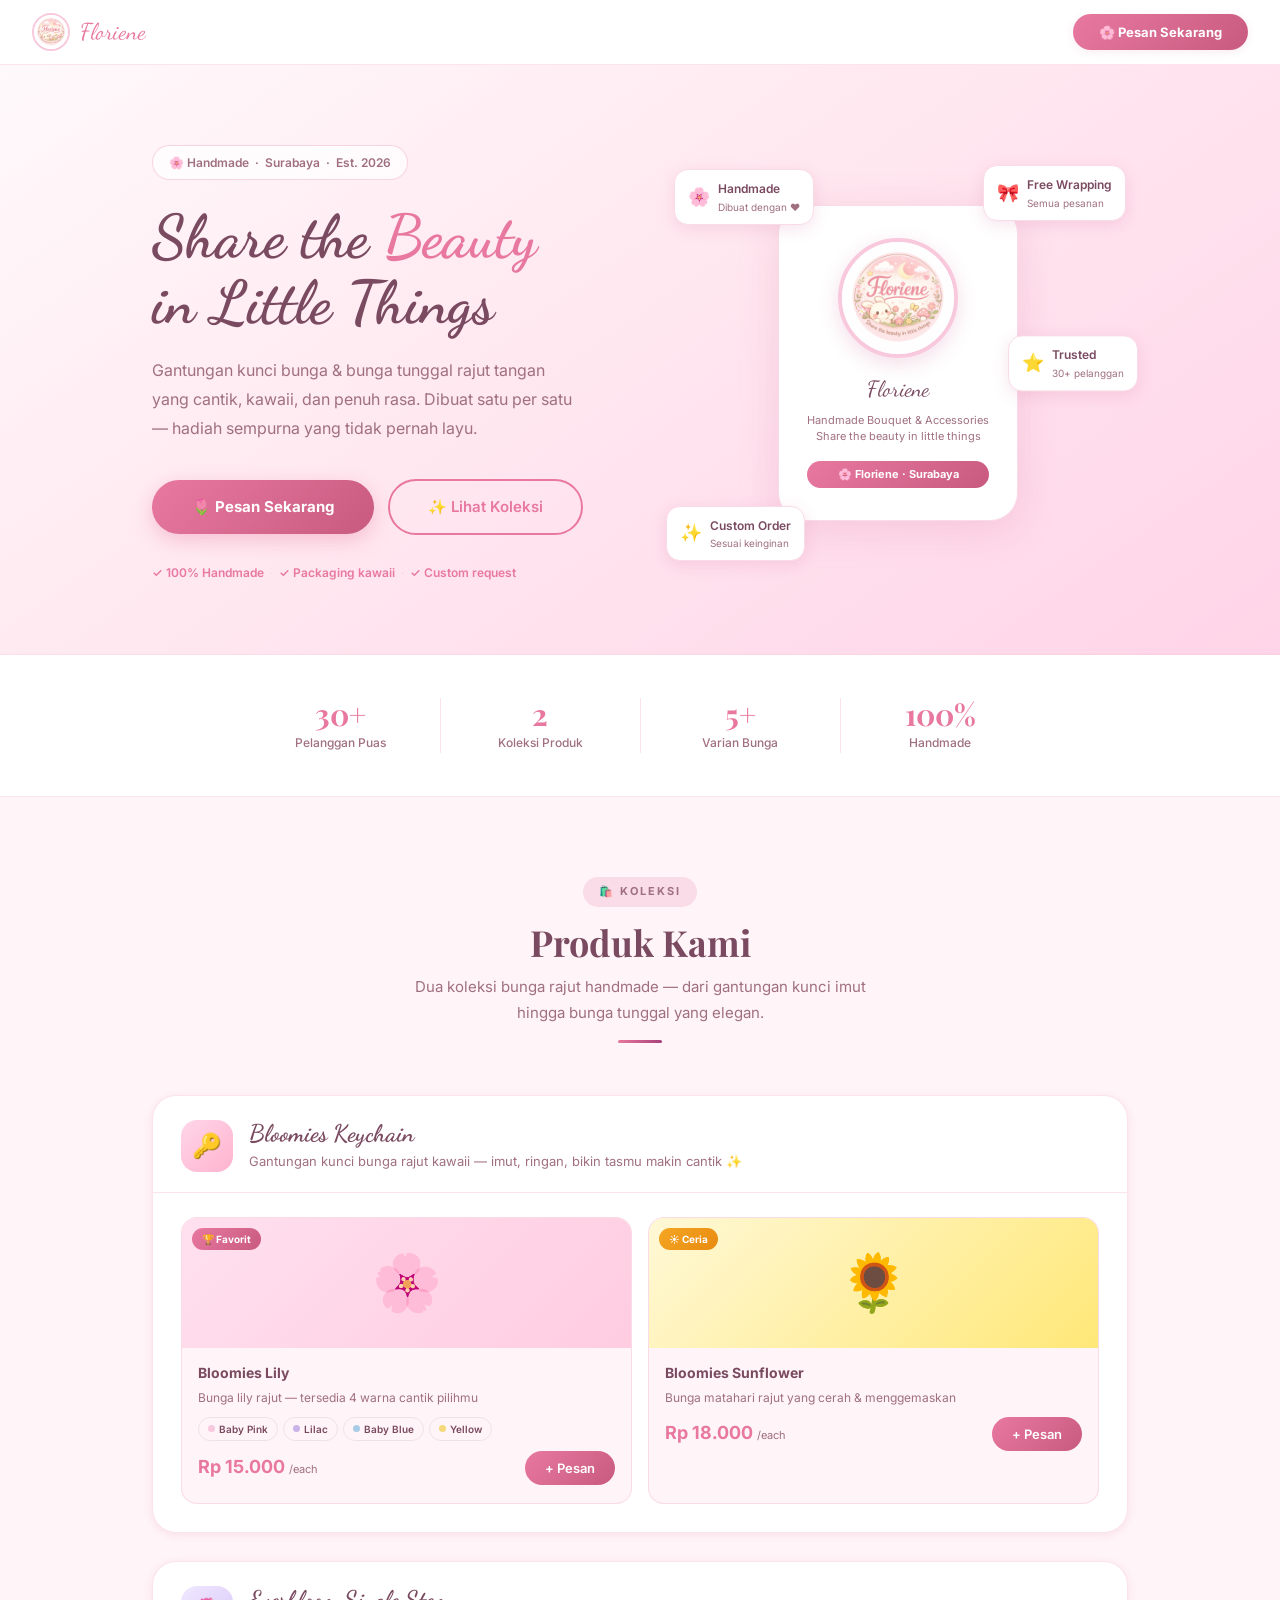
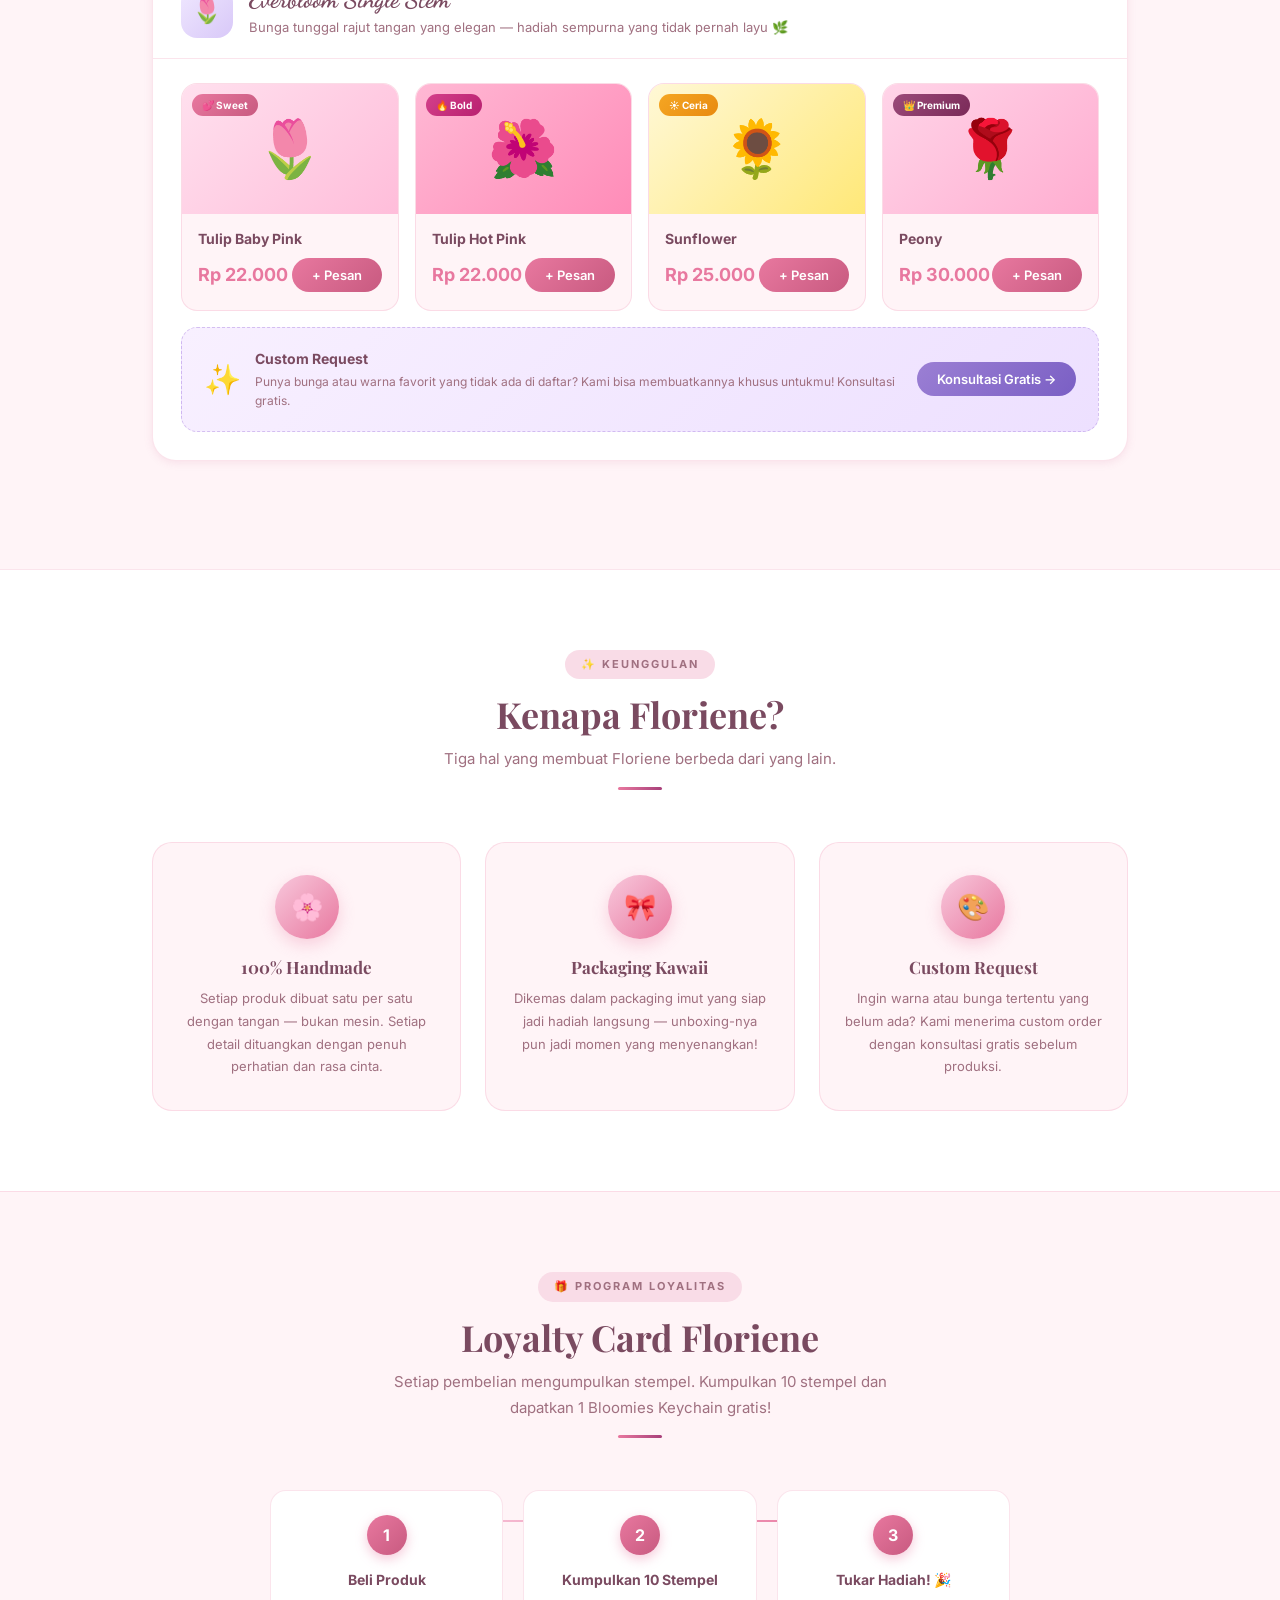
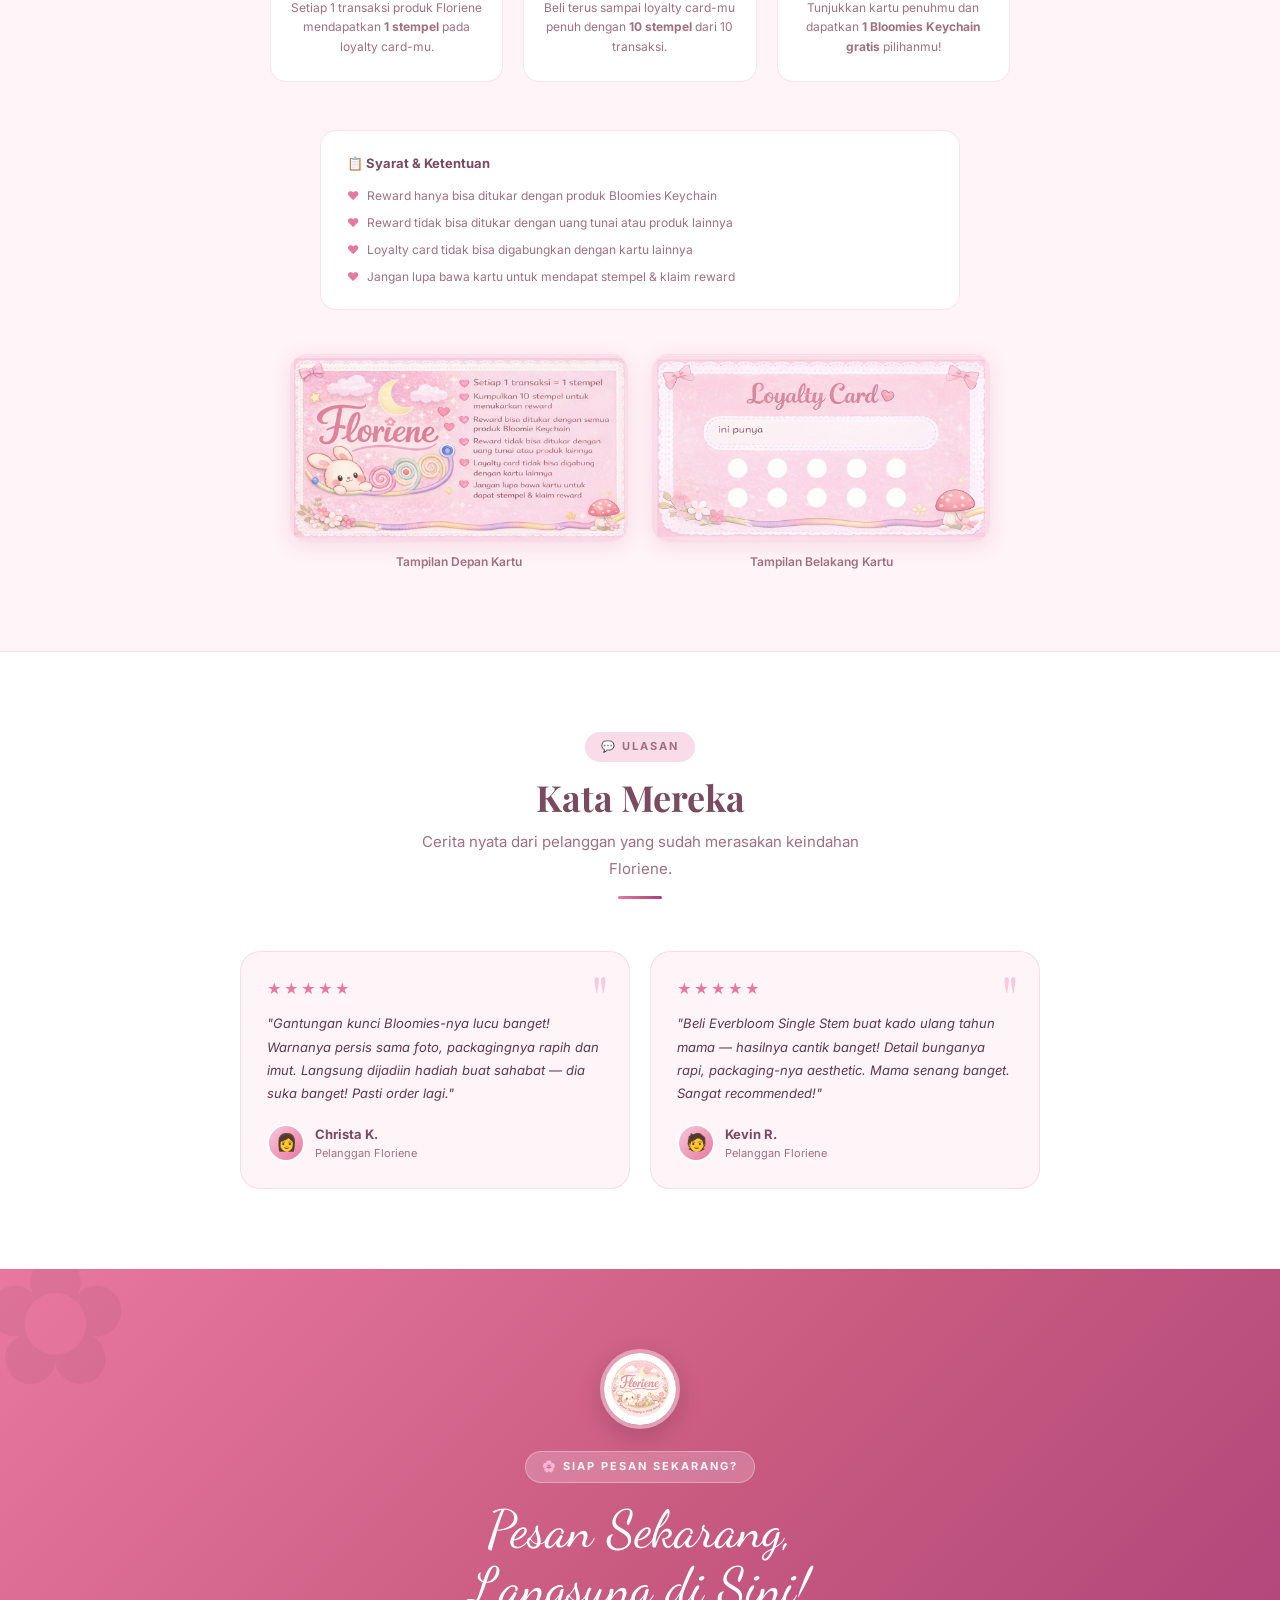
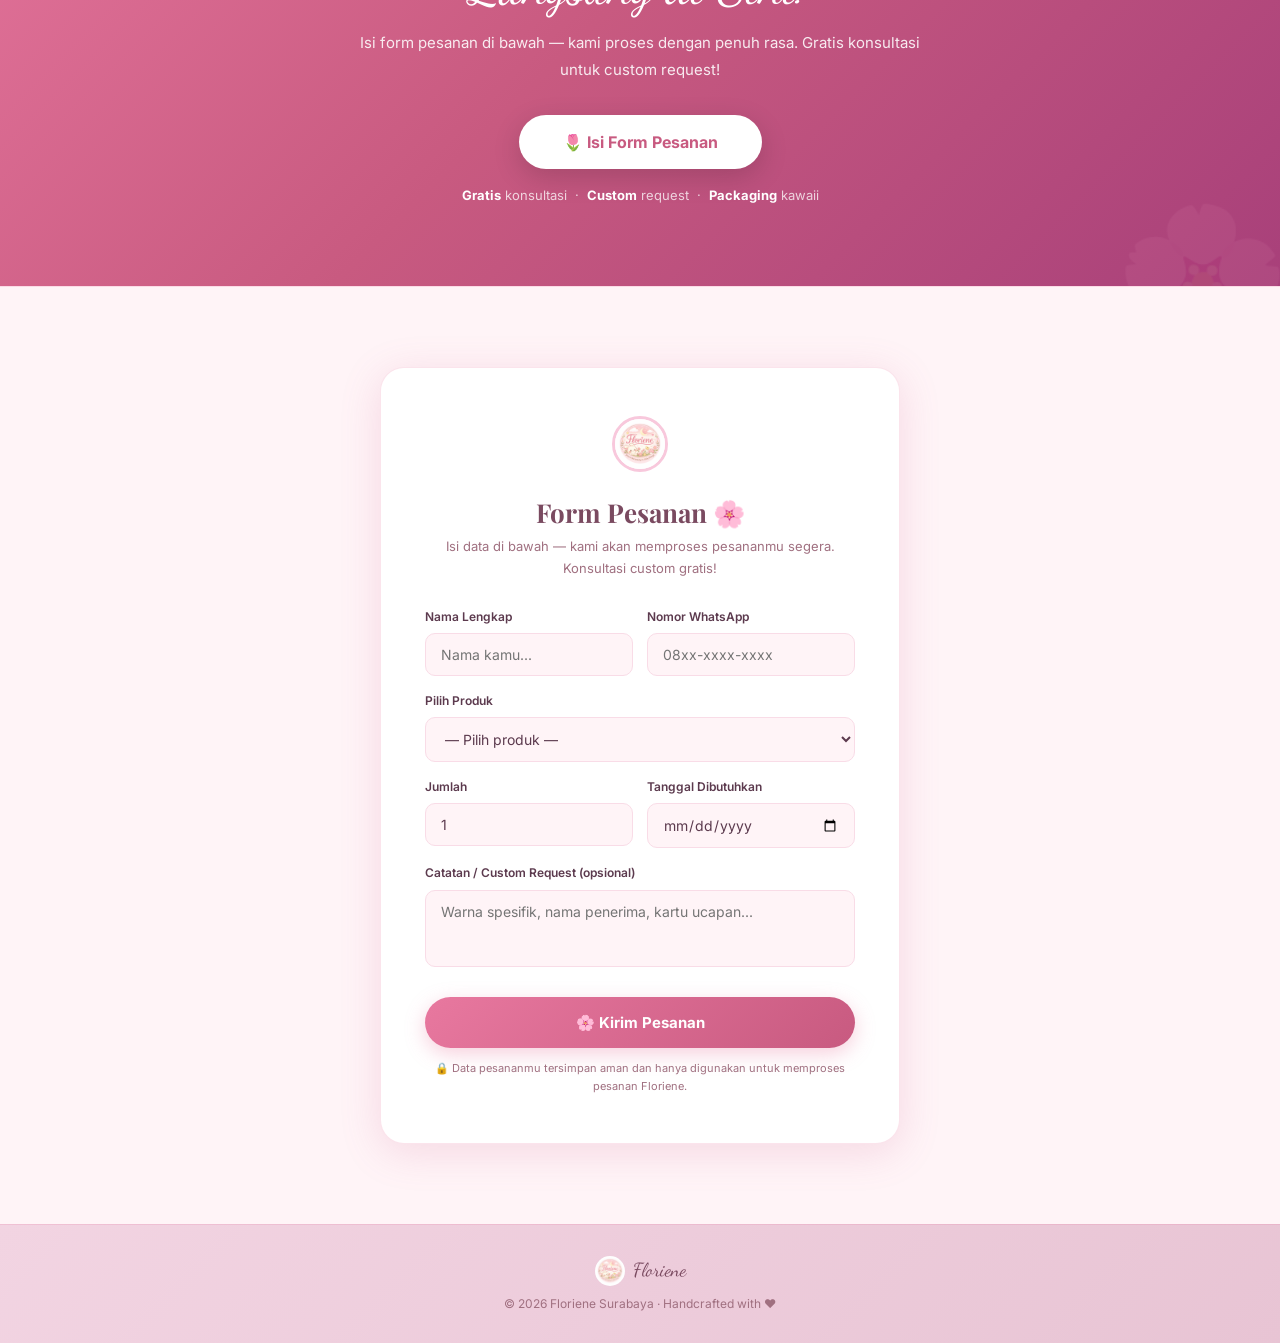
==== floriene_lp.html @ b6a23b87 "Add files via upload" ====
<!DOCTYPE html>
<html lang="id">
<head>
  <meta charset="UTF-8">
  <meta name="viewport" content="width=device-width, initial-scale=1.0">
  <title>Floriene – Bunga Rajut Handmade Surabaya 🌸</title>
  <meta name="description" content="Floriene – gantungan kunci bunga & bunga tunggal handmade dari Surabaya. Cantik, kawaii, dan penuh rasa. Pesan sekarang!">
  <link rel="preconnect" href="https://fonts.googleapis.com">
  <link href="https://fonts.googleapis.com/css2?family=Playfair+Display:ital,wght@0,400;0,600;0,700;1,400&family=Inter:wght@300;400;500;600;700&family=Dancing+Script:wght@600;700&display=swap" rel="stylesheet">

  <style>
    /* ═══════════════════════════
       RESET & BASE
    ═══════════════════════════ */
    *, *::before, *::after { margin: 0; padding: 0; box-sizing: border-box; }
    :root {
      --pink:       #E8789F;
      --pink-dark:  #C85A80;
      --pink-deep:  #A8407A;
      --pink-bg:    #FFF4F7;
      --pink-soft:  #FFE8F0;
      --pink-mid:   #F9DCE7;
      --pink-base:  #F8C8DC;
      --dark:       #7A4A60;
      --text:       #5C3A4E;
      --muted:      #A07080;
      --border:     rgba(232,120,159,0.2);
      --white:      #ffffff;
      --shadow-sm:  0 2px 8px rgba(200,90,140,0.12);
      --shadow-md:  0 4px 20px rgba(200,90,140,0.16);
      --shadow-lg:  0 8px 40px rgba(200,90,140,0.18);
    }
    html { scroll-behavior: smooth; }
    body {
      font-family: 'Inter', sans-serif;
      background: var(--white);
      color: var(--text);
      line-height: 1.6;
      overflow-x: hidden;
    }
    img { max-width: 100%; display: block; }

    /* ═══════════════════════════
       TIPOGRAFI & UTILITY
    ═══════════════════════════ */
    h1, h2, h3 { font-family: 'Playfair Display', serif; color: var(--dark); line-height: 1.2; }
    .container { max-width: 1040px; margin: 0 auto; padding: 0 32px; }

    .section-label {
      display: inline-block;
      background: var(--pink-mid);
      color: var(--muted);
      font-size: 11px;
      font-weight: 700;
      letter-spacing: 2px;
      text-transform: uppercase;
      padding: 6px 16px;
      border-radius: 50px;
      margin-bottom: 14px;
    }
    .section-title { font-size: 36px; margin-bottom: 10px; }
    .section-sub { font-size: 15px; color: var(--muted); line-height: 1.75; max-width: 500px; }
    .section-head-center { text-align: center; margin-bottom: 52px; }
    .section-head-center .section-sub { margin: 0 auto; }
    .pink-line {
      width: 44px; height: 3px;
      background: linear-gradient(90deg, var(--pink), var(--pink-deep));
      border-radius: 2px;
      margin: 14px auto 0;
    }
    .btn-primary {
      display: inline-block;
      background: linear-gradient(135deg, var(--pink), var(--pink-dark));
      color: var(--white);
      text-decoration: none;
      padding: 15px 40px;
      border-radius: 50px;
      font-size: 15px;
      font-weight: 700;
      border: none;
      cursor: pointer;
      font-family: 'Inter', sans-serif;
      box-shadow: 0 6px 20px rgba(232,120,159,0.38);
      transition: background 0.25s, box-shadow 0.25s, transform 0.15s;
    }
    .btn-primary:hover {
      background: linear-gradient(135deg, var(--pink-dark), var(--pink-deep));
      box-shadow: 0 8px 28px rgba(200,90,140,0.5);
      transform: translateY(-1px);
    }
    .btn-outline {
      display: inline-block;
      background: transparent;
      color: var(--pink);
      text-decoration: none;
      padding: 14px 38px;
      border-radius: 50px;
      font-size: 15px;
      font-weight: 600;
      border: 2px solid var(--pink);
      cursor: pointer;
      font-family: 'Inter', sans-serif;
      transition: background 0.2s, color 0.2s, transform 0.15s;
    }
    .btn-outline:hover { background: var(--pink); color: white; transform: translateY(-1px); }
    .btn-sm {
      display: inline-block;
      background: linear-gradient(135deg, var(--pink), var(--pink-dark));
      color: white;
      border: none;
      padding: 9px 20px;
      border-radius: 50px;
      font-size: 13px;
      font-weight: 600;
      cursor: pointer;
      font-family: 'Inter', sans-serif;
      transition: opacity 0.2s, transform 0.15s;
    }
    .btn-sm:hover { opacity: 0.88; transform: translateY(-1px); }

    /* ═══════════════════════════
       1. TOPBAR — logo only
    ═══════════════════════════ */
    .topbar {
      position: sticky; top: 0; z-index: 100;
      background: rgba(255,255,255,0.95);
      backdrop-filter: blur(16px);
      border-bottom: 1px solid var(--border);
      padding: 13px 32px;
      display: flex;
      align-items: center;
      justify-content: space-between;
    }
    .topbar-logo {
      display: flex; align-items: center; gap: 10px; text-decoration: none;
    }
    .topbar-logo img {
      width: 38px; height: 38px;
      border-radius: 50%; object-fit: cover;
      border: 2px solid var(--pink-base);
    }
    .topbar-brand {
      font-family: 'Dancing Script', cursive;
      font-size: 23px; color: var(--pink);
    }
    .topbar-cta {
      background: linear-gradient(135deg, var(--pink), var(--pink-dark));
      color: white;
      border: none;
      padding: 10px 26px;
      border-radius: 50px;
      font-size: 13px;
      font-weight: 700;
      cursor: pointer;
      font-family: 'Inter', sans-serif;
      box-shadow: var(--shadow-sm);
      transition: opacity 0.2s, transform 0.15s;
    }
    .topbar-cta:hover { opacity: 0.88; transform: translateY(-1px); }

    /* ═══════════════════════════
       2. HERO — 2 kolom
    ═══════════════════════════ */
    .hero {
      background: linear-gradient(145deg, #FFF9FB 0%, #FFE8F0 45%, #FFD4E8 100%);
      padding: 80px 0 72px;
      border-bottom: 1px solid var(--border);
      overflow: hidden;
    }
    .hero-inner {
      display: grid;
      grid-template-columns: 1fr 1fr;
      align-items: center;
      gap: 56px;
    }

    /* Teks kiri */
    .hero-eyebrow {
      display: inline-flex;
      align-items: center;
      gap: 6px;
      background: rgba(255,255,255,0.75);
      border: 1px solid rgba(232,120,159,0.3);
      backdrop-filter: blur(8px);
      border-radius: 50px;
      padding: 7px 16px;
      font-size: 12px;
      font-weight: 600;
      color: var(--muted);
      margin-bottom: 24px;
    }
    .hero-h1 {
      font-family: 'Dancing Script', cursive;
      font-size: 60px;
      color: var(--dark);
      line-height: 1.1;
      margin-bottom: 20px;
    }
    .hero-h1 em { color: var(--pink); font-style: normal; }
    .hero-vp {
      font-size: 16px;
      color: var(--muted);
      line-height: 1.8;
      margin-bottom: 36px;
      max-width: 420px;
    }
    .hero-cta-group {
      display: flex; align-items: center; gap: 14px; flex-wrap: wrap;
      margin-bottom: 28px;
    }
    .hero-trust {
      display: flex; align-items: center; gap: 6px;
      font-size: 12px; color: var(--muted);
      flex-wrap: wrap;
    }
    .trust-check {
      display: inline-flex; align-items: center; gap: 4px;
      color: var(--pink); font-weight: 600;
    }
    .trust-dot { color: var(--border); }

    /* Visual kanan */
    .hero-visual {
      display: flex; justify-content: center; align-items: center;
      position: relative;
    }
    /* Card utama berisi logo */
    .hero-card {
      background: white;
      border-radius: 28px;
      padding: 32px 28px;
      box-shadow: var(--shadow-lg);
      border: 1px solid var(--pink-mid);
      max-width: 280px;
      width: 100%;
      position: relative;
    }
    .hero-card-logo {
      width: 120px; height: 120px;
      border-radius: 50%;
      object-fit: cover;
      border: 4px solid var(--pink-base);
      box-shadow: 0 6px 20px rgba(200,90,140,0.2);
      margin: 0 auto 14px;
    }
    .hero-card-name {
      text-align: center;
      font-family: 'Dancing Script', cursive;
      font-size: 22px;
      color: var(--dark);
      margin-bottom: 4px;
    }
    .hero-card-sub {
      text-align: center;
      font-size: 11px;
      color: var(--muted);
      line-height: 1.5;
      margin-bottom: 16px;
    }
    .hero-card-tag {
      display: inline-flex;
      align-items: center;
      gap: 5px;
      background: linear-gradient(135deg, var(--pink), var(--pink-dark));
      color: white;
      font-size: 11px;
      font-weight: 700;
      padding: 5px 14px;
      border-radius: 50px;
      margin: 0 auto;
      display: flex;
      justify-content: center;
    }

    /* Badge statik di pojok card */
    .hero-badge {
      position: absolute;
      background: white;
      border-radius: 14px;
      padding: 9px 13px;
      box-shadow: 0 4px 16px rgba(200,90,140,0.16);
      border: 1px solid var(--pink-mid);
      display: flex; align-items: center; gap: 8px;
      white-space: nowrap;
      font-size: 12px;
      font-weight: 600;
      color: var(--dark);
    }
    .badge-icon { font-size: 18px; }
    .badge-sub  { font-size: 10px; color: var(--muted); font-weight: 400; display: block; }
    .hb-1 { top: -16px; right: -48px; }
    .hb-2 { top: 50%;   right: -60px; transform: translateY(-50%); }
    .hb-3 { bottom: -16px; left: -52px; }
    .hb-4 { top: -12px; left: -44px; }

    /* ═══════════════════════════
       3. STATS BAR
    ═══════════════════════════ */
    .stats-bar {
      background: white;
      border-bottom: 1px solid var(--border);
      padding: 36px 32px;
    }
    .stats-grid {
      display: grid;
      grid-template-columns: repeat(4, 1fr);
      max-width: 800px;
      margin: 0 auto;
      text-align: center;
    }
    .stat-item { padding: 8px 16px; position: relative; }
    .stat-item + .stat-item::before {
      content: '';
      position: absolute; left: 0; top: 10%; bottom: 10%;
      width: 1px; background: var(--border);
    }
    .stat-num {
      font-family: 'Playfair Display', serif;
      font-size: 30px; font-weight: 700;
      color: var(--pink); line-height: 1;
    }
    .stat-label { font-size: 12px; color: var(--muted); margin-top: 4px; font-weight: 500; }

    /* ═══════════════════════════
       4. PRODUK
    ═══════════════════════════ */
    .products-section {
      background: var(--pink-bg);
      padding: 80px 0;
    }
    /* Blok kategori */
    .cat-block {
      background: white;
      border-radius: 24px;
      border: 1px solid var(--border);
      box-shadow: var(--shadow-sm);
      margin-bottom: 28px;
      overflow: hidden;
    }
    .cat-header {
      display: flex; align-items: center; gap: 16px;
      padding: 24px 28px 20px;
      border-bottom: 1px solid var(--border);
    }
    .cat-icon {
      width: 52px; height: 52px;
      border-radius: 16px;
      display: flex; align-items: center; justify-content: center;
      font-size: 24px; flex-shrink: 0;
    }
    .cat-icon.bloomies { background: linear-gradient(135deg, #FFD6E8, #FFB3CE); }
    .cat-icon.everbloom { background: linear-gradient(135deg, #F0E8FF, #D8C8F8); }
    .cat-header-text h3 {
      font-family: 'Dancing Script', cursive;
      font-size: 24px; color: var(--dark);
    }
    .cat-header-text p { font-size: 13px; color: var(--muted); margin-top: 2px; }
    .cat-body { padding: 24px 28px 28px; }
    /* Grid produk */
    .prod-grid { display: grid; gap: 16px; }
    .pg-2  { grid-template-columns: repeat(2, 1fr); }
    .pg-4  { grid-template-columns: repeat(4, 1fr); }
    .prod-card {
      background: var(--pink-bg);
      border: 1px solid var(--border);
      border-radius: 16px;
      overflow: hidden;
      transition: box-shadow 0.2s, transform 0.2s;
    }
    .prod-card:hover {
      box-shadow: var(--shadow-md);
      transform: translateY(-3px);
    }
    .prod-thumb {
      height: 130px;
      display: flex; align-items: center; justify-content: center;
      font-size: 56px;
      position: relative;
    }
    .prod-badge-ribbon {
      position: absolute; top: 10px; left: 10px;
      font-size: 10px; font-weight: 700;
      padding: 3px 10px; border-radius: 50px;
      color: white;
    }
    .prod-info { padding: 14px 16px 18px; }
    .prod-name { font-size: 14px; font-weight: 700; color: var(--dark); margin-bottom: 4px; }
    .prod-desc { font-size: 12px; color: var(--muted); line-height: 1.5; margin-bottom: 10px; }
    .chips { display: flex; flex-wrap: wrap; gap: 5px; margin-bottom: 10px; }
    .chip {
      font-size: 10px; font-weight: 600;
      padding: 3px 9px; border-radius: 50px;
      border: 1px solid rgba(0,0,0,0.07);
      color: var(--dark);
      display: flex; align-items: center; gap: 4px;
    }
    .chip-dot { width: 7px; height: 7px; border-radius: 50%; }
    .prod-footer { display: flex; align-items: center; justify-content: space-between; }
    .prod-price {
      font-size: 18px; font-weight: 700; color: var(--pink);
    }
    .prod-per { font-size: 11px; color: var(--muted); font-weight: 400; }
    /* Custom card */
    .custom-card {
      background: linear-gradient(135deg, #F8F0FF, #EDE0FF);
      border: 1.5px dashed rgba(160,120,220,0.4);
      border-radius: 16px;
      padding: 20px 22px;
      display: flex; align-items: center; justify-content: space-between; gap: 16px;
      margin-top: 16px;
    }
    .custom-card-left { display: flex; align-items: center; gap: 14px; }
    .custom-card-icon { font-size: 30px; }
    .custom-card h4 { font-size: 14px; font-weight: 700; color: var(--dark); margin-bottom: 3px; }
    .custom-card p  { font-size: 12px; color: var(--muted); line-height: 1.55; }
    .btn-purple {
      background: linear-gradient(135deg, #9B7FD4, #7A5FC4);
      color: white; border: none;
      padding: 9px 20px; border-radius: 50px;
      font-size: 13px; font-weight: 600;
      cursor: pointer; font-family: 'Inter', sans-serif;
      white-space: nowrap; flex-shrink: 0;
      transition: opacity 0.2s, transform 0.15s;
    }
    .btn-purple:hover { opacity: 0.88; transform: translateY(-1px); }

    /* ═══════════════════════════
       5. KEUNGGULAN
    ═══════════════════════════ */
    .benefits-section {
      background: white;
      padding: 80px 0;
      border-top: 1px solid var(--border);
    }
    .benefits-grid {
      display: grid;
      grid-template-columns: repeat(3, 1fr);
      gap: 24px;
    }
    .benefit-card {
      background: var(--pink-bg);
      border: 1px solid var(--border);
      border-radius: 20px;
      padding: 32px 24px;
      text-align: center;
      transition: box-shadow 0.2s, transform 0.2s;
    }
    .benefit-card:hover { box-shadow: var(--shadow-md); transform: translateY(-3px); }
    .benefit-icon-wrap {
      width: 64px; height: 64px;
      background: linear-gradient(135deg, var(--pink-base), var(--pink));
      border-radius: 50%;
      display: flex; align-items: center; justify-content: center;
      font-size: 26px; margin: 0 auto 18px;
      box-shadow: 0 6px 16px rgba(232,120,159,0.3);
    }
    .benefit-card h3 { font-size: 17px; margin-bottom: 10px; }
    .benefit-card p  { font-size: 13px; color: var(--muted); line-height: 1.75; }

    /* ═══════════════════════════
       6. LOYALTY CARD
    ═══════════════════════════ */
    .loyalty-section {
      background: var(--pink-bg);
      padding: 80px 0;
      border-top: 1px solid var(--border);
    }
    /* 3 langkah */
    .loyalty-steps {
      display: grid;
      grid-template-columns: repeat(3, 1fr);
      gap: 20px;
      margin-bottom: 48px;
    }
    /* Connector antara steps */
    .loyalty-steps-wrap {
      position: relative;
      max-width: 740px;
      margin: 0 auto 48px;
    }
    .steps-connector {
      position: absolute;
      top: 30px; left: calc(16.67% + 20px); right: calc(16.67% + 20px);
      height: 2px;
      background: linear-gradient(90deg, var(--pink-base), var(--pink));
      z-index: 0;
    }
    .loyalty-step {
      background: white;
      border: 1px solid var(--border);
      border-radius: 16px;
      padding: 24px 18px;
      text-align: center;
      position: relative; z-index: 1;
    }
    .step-num {
      width: 40px; height: 40px;
      background: linear-gradient(135deg, var(--pink), var(--pink-dark));
      color: white; font-size: 16px; font-weight: 700;
      border-radius: 50%;
      display: flex; align-items: center; justify-content: center;
      margin: 0 auto 14px;
      box-shadow: 0 4px 12px rgba(232,120,159,0.4);
    }
    .loyalty-step h4 { font-size: 14px; font-weight: 700; color: var(--dark); margin-bottom: 6px; }
    .loyalty-step p  { font-size: 12px; color: var(--muted); line-height: 1.65; }
    /* Syarat */
    .loyalty-tnc {
      background: white;
      border: 1px solid var(--border);
      border-radius: 16px;
      padding: 22px 26px;
      max-width: 640px;
      margin: 0 auto 44px;
    }
    .loyalty-tnc h4 {
      font-size: 13px; font-weight: 700;
      color: var(--dark); margin-bottom: 12px;
    }
    .tnc-list { list-style: none; display: flex; flex-direction: column; gap: 8px; }
    .tnc-list li {
      font-size: 12px; color: var(--muted);
      display: flex; gap: 8px; align-items: flex-start;
    }
    .tnc-list li::before {
      content: '♥';
      color: var(--pink); flex-shrink: 0;
    }
    /* Gambar kartu */
    .loyalty-cards-wrap {
      display: grid;
      grid-template-columns: 1fr 1fr;
      gap: 24px;
      max-width: 700px;
      margin: 0 auto;
    }
    .loyalty-card-frame {
      border-radius: 16px;
      overflow: hidden;
      border: 1px solid var(--border);
      box-shadow: var(--shadow-md);
    }
    .loyalty-card-frame img { width: 100%; height: auto; display: block; }
    .loyalty-card-cap {
      text-align: center; margin-top: 10px;
      font-size: 12px; font-weight: 600; color: var(--muted);
    }

    /* ═══════════════════════════
       7. TESTIMONI
    ═══════════════════════════ */
    .testi-section {
      background: white;
      padding: 80px 0;
      border-top: 1px solid var(--border);
    }
    .testi-grid {
      display: grid;
      grid-template-columns: 1fr 1fr;
      gap: 20px;
      max-width: 800px;
      margin: 0 auto;
    }
    .testi-card {
      background: var(--pink-bg);
      border: 1px solid var(--border);
      border-radius: 20px;
      padding: 26px;
      position: relative;
      transition: box-shadow 0.2s;
    }
    .testi-card:hover { box-shadow: var(--shadow-md); }
    .testi-quote {
      position: absolute; top: 14px; right: 20px;
      font-family: 'Playfair Display', serif;
      font-size: 60px; color: var(--pink-base);
      line-height: 1; pointer-events: none;
    }
    .testi-stars { color: var(--pink); font-size: 14px; letter-spacing: 2px; margin-bottom: 12px; }
    .testi-text  { font-size: 13px; color: var(--text); line-height: 1.8; font-style: italic; margin-bottom: 18px; }
    .testi-author { display: flex; align-items: center; gap: 10px; }
    .testi-av {
      width: 38px; height: 38px; border-radius: 50%;
      background: linear-gradient(135deg, var(--pink-base), var(--pink));
      display: flex; align-items: center; justify-content: center; font-size: 17px;
      border: 2px solid white;
    }
    .testi-name { font-size: 13px; font-weight: 700; color: var(--dark); }
    .testi-sub  { font-size: 11px; color: var(--muted); }

    /* ═══════════════════════════
       8. CTA BANNER
    ═══════════════════════════ */
    .cta-banner {
      background: linear-gradient(135deg, var(--pink) 0%, var(--pink-dark) 50%, var(--pink-deep) 100%);
      padding: 80px 32px;
      text-align: center;
      position: relative;
      overflow: hidden;
    }
    /* Dekorasi statis */
    .cta-deco {
      position: absolute; pointer-events: none;
      font-size: 180px; line-height: 1; opacity: 0.07;
    }
    .cta-deco-1 { top: -40px; left: -20px; }
    .cta-deco-2 { bottom: -60px; right: -10px; font-size: 140px; }
    .cta-inner  { position: relative; z-index: 2; max-width: 560px; margin: 0 auto; }
    .cta-logo {
      width: 80px; height: 80px; border-radius: 50%;
      object-fit: cover; border: 4px solid rgba(255,255,255,0.4);
      box-shadow: 0 8px 24px rgba(0,0,0,0.15);
      margin: 0 auto 22px; display: block;
    }
    .cta-tag {
      display: inline-block;
      background: rgba(255,255,255,0.2);
      border: 1px solid rgba(255,255,255,0.3);
      color: rgba(255,255,255,0.95);
      font-size: 11px; font-weight: 700;
      letter-spacing: 2px; text-transform: uppercase;
      padding: 6px 16px; border-radius: 50px; margin-bottom: 18px;
    }
    .cta-h2 {
      font-family: 'Dancing Script', cursive;
      font-size: 52px; color: white;
      line-height: 1.1; margin-bottom: 14px;
    }
    .cta-p {
      font-size: 15px; color: rgba(255,255,255,0.88);
      line-height: 1.8; margin-bottom: 32px;
    }
    .btn-white {
      display: inline-block;
      background: white; color: var(--pink-dark);
      text-decoration: none;
      padding: 17px 44px; border-radius: 50px;
      font-size: 16px; font-weight: 700;
      box-shadow: 0 8px 28px rgba(0,0,0,0.16);
      border: none; cursor: pointer;
      font-family: 'Inter', sans-serif;
      transition: box-shadow 0.2s, transform 0.15s;
    }
    .btn-white:hover { box-shadow: 0 12px 36px rgba(0,0,0,0.24); transform: translateY(-1px); }
    .cta-note {
      margin-top: 16px; font-size: 13px; color: rgba(255,255,255,0.75);
    }
    .cta-note strong { color: white; }

    /* ═══════════════════════════
       9. FORM
    ═══════════════════════════ */
    .form-section {
      background: var(--pink-bg);
      padding: 80px 0;
      border-top: 1px solid var(--border);
    }
    .form-card {
      max-width: 520px; margin: 0 auto;
      background: white;
      border: 1px solid var(--border);
      border-radius: 24px;
      padding: 48px 44px;
      box-shadow: var(--shadow-lg);
    }
    .form-logo { text-align: center; margin-bottom: 18px; }
    .form-logo img {
      width: 56px; height: 56px; border-radius: 50%;
      object-fit: cover; border: 3px solid var(--pink-base);
      display: inline-block;
    }
    .form-title { font-size: 26px; text-align: center; margin-bottom: 6px; }
    .form-sub   { font-size: 13px; color: var(--muted); text-align: center; margin-bottom: 28px; line-height: 1.7; }
    .fg { margin-bottom: 15px; }
    .fg label {
      display: block; font-size: 12px; font-weight: 600;
      color: var(--text); margin-bottom: 7px;
    }
    .fg input, .fg select, .fg textarea {
      width: 100%; padding: 12px 15px;
      border: 1.5px solid var(--pink-mid);
      border-radius: 10px;
      font-size: 14px; font-family: 'Inter', sans-serif;
      color: var(--text); background: var(--pink-bg);
      outline: none; transition: border-color 0.2s, background 0.2s; resize: none;
    }
    .fg input:focus, .fg select:focus, .fg textarea:focus {
      border-color: var(--pink); background: white;
    }
    .fg-row { display: grid; grid-template-columns: 1fr 1fr; gap: 14px; }
    .btn-submit {
      width: 100%;
      background: linear-gradient(135deg, var(--pink), var(--pink-dark));
      color: white; border: none; padding: 16px;
      border-radius: 50px; font-size: 15px; font-weight: 700;
      cursor: pointer; font-family: 'Inter', sans-serif;
      margin-top: 8px; box-shadow: 0 6px 20px rgba(232,120,159,0.35);
      transition: opacity 0.2s, transform 0.15s;
    }
    .btn-submit:hover { opacity: 0.9; transform: translateY(-1px); }
    .form-note { text-align: center; font-size: 11px; color: var(--muted); margin-top: 12px; line-height: 1.6; }
    /* Sukses */
    .form-ok { display: none; text-align: center; padding: 20px 0; }
    .form-ok .ok-icon { font-size: 58px; display: block; margin-bottom: 14px; }
    .form-ok h3 { font-size: 22px; color: var(--dark); margin-bottom: 8px; }
    .form-ok p  { font-size: 13px; color: var(--muted); line-height: 1.7; }

    /* ═══════════════════════════
       10. FOOTER
    ═══════════════════════════ */
    .footer {
      background: linear-gradient(135deg, #F2D4E2, #E8C4D4);
      padding: 30px 32px;
      text-align: center;
      border-top: 1px solid var(--border);
    }
    .footer-logo {
      display: flex; align-items: center; justify-content: center;
      gap: 8px; margin-bottom: 8px;
    }
    .footer-logo img { width: 30px; height: 30px; border-radius: 50%; object-fit: cover; }
    .footer-logo span { font-family: 'Dancing Script', cursive; font-size: 19px; color: var(--dark); }
    .footer-copy { font-size: 12px; color: var(--muted); }

    /* ═══════════════════════════
       RESPONSIVE
    ═══════════════════════════ */
    @media (max-width: 860px) {
      .hero-inner { grid-template-columns: 1fr; gap: 48px; text-align: center; }
      .hero-vp { margin: 0 auto 32px; }
      .hero-cta-group { justify-content: center; }
      .hero-trust { justify-content: center; }
      .hero-visual { order: -1; }
      .hb-1 { top: -12px; right: -36px; }
      .hb-2 { right: -44px; }
      .hb-3 { bottom: -12px; left: -40px; }
      .hb-4 { top: -8px; left: -36px; }
      .pg-4 { grid-template-columns: repeat(2, 1fr); }
      .benefits-grid { grid-template-columns: 1fr; }
      .loyalty-steps { grid-template-columns: 1fr; }
      .loyalty-cards-wrap { grid-template-columns: 1fr; max-width: 400px; }
      .testi-grid { grid-template-columns: 1fr; }
      .form-card { padding: 36px 28px; }
      .fg-row { grid-template-columns: 1fr; }
    }
    @media (max-width: 600px) {
      .hero-h1 { font-size: 42px; }
      .stats-grid { grid-template-columns: repeat(2, 1fr); }
      .stat-item:nth-child(3)::before { display: none; }
      .custom-card { flex-direction: column; text-align: center; }
      .custom-card-left { flex-direction: column; }
      .pg-4 { grid-template-columns: 1fr; }
      .cta-h2 { font-size: 38px; }
    }
  </style>
</head>
<body>

<!-- ══════════════════════════════════════════
     TOPBAR — hanya logo, tanpa nav
══════════════════════════════════════════ -->
<header class="topbar" id="topbar">
  <div class="topbar-logo">
    <img src="logo.png" alt="Floriene">
    <span class="topbar-brand">Floriene</span>
  </div>
  <button class="topbar-cta" onclick="document.getElementById('pesan').scrollIntoView({behavior:'smooth'})">
    🌸 Pesan Sekarang
  </button>
</header>


<!-- ══════════════════════════════════════════
     HERO — 2 Kolom
     [Komponen: Headline · Value Prop · CTA]
══════════════════════════════════════════ -->
<section class="hero" id="home">
  <div class="container">
    <div class="hero-inner">

      <!-- Teks kiri -->
      <div class="hero-text">
        <!-- Eyebrow -->
        <div class="hero-eyebrow">🌸 Handmade &nbsp;·&nbsp; Surabaya &nbsp;·&nbsp; Est. 2026</div>

        <!-- HEADLINE -->
        <h1 class="hero-h1">
          Share the <em>Beauty</em><br>
          in Little Things
        </h1>

        <!-- VALUE PROPOSITION -->
        <p class="hero-vp">
          Gantungan kunci bunga &amp; bunga tunggal rajut tangan yang cantik, kawaii, dan penuh rasa. Dibuat satu per satu — hadiah sempurna yang tidak pernah layu.
        </p>

        <!-- CALL TO ACTION -->
        <div class="hero-cta-group">
          <a href="#pesan" class="btn-primary" id="hero-cta-btn">🌷 Pesan Sekarang</a>
          <a href="#produk" class="btn-outline">✨ Lihat Koleksi</a>
        </div>

        <!-- Trust badges -->
        <div class="hero-trust">
          <span class="trust-check">✓ 100% Handmade</span>
          <span class="trust-dot">·</span>
          <span class="trust-check">✓ Packaging kawaii</span>
          <span class="trust-dot">·</span>
          <span class="trust-check">✓ Custom request</span>
        </div>
      </div>

      <!-- Visual kanan — card + badge statik -->
      <div class="hero-visual">
        <div style="position:relative; padding: 24px 60px;">
          <!-- Kartu tengah -->
          <div class="hero-card">
            <img src="logo.png" alt="Floriene" class="hero-card-logo">
            <div class="hero-card-name">Floriene</div>
            <div class="hero-card-sub">Handmade Bouquet &amp; Accessories<br>Share the beauty in little things</div>
            <div class="hero-card-tag">🌸 Floriene · Surabaya</div>
          </div>

          <!-- Badge statik — pojok kartu (tanpa animasi) -->
          <div class="hero-badge hb-1">
            <span class="badge-icon">🎀</span>
            <div>Free Wrapping<span class="badge-sub">Semua pesanan</span></div>
          </div>
          <div class="hero-badge hb-2">
            <span class="badge-icon">⭐</span>
            <div>Trusted<span class="badge-sub">30+ pelanggan</span></div>
          </div>
          <div class="hero-badge hb-3">
            <span class="badge-icon">✨</span>
            <div>Custom Order<span class="badge-sub">Sesuai keinginan</span></div>
          </div>
          <div class="hero-badge hb-4">
            <span class="badge-icon">🌸</span>
            <div>Handmade<span class="badge-sub">Dibuat dengan ❤</span></div>
          </div>
        </div>
      </div>

    </div><!-- .hero-inner -->
  </div><!-- .container -->
</section>


<!-- ══════════════════════════════════════════
     STATS — angka kepercayaan (social proof)
══════════════════════════════════════════ -->
<div class="stats-bar">
  <div class="stats-grid">
    <div class="stat-item">
      <div class="stat-num">30+</div>
      <div class="stat-label">Pelanggan Puas</div>
    </div>
    <div class="stat-item">
      <div class="stat-num">2</div>
      <div class="stat-label">Koleksi Produk</div>
    </div>
    <div class="stat-item">
      <div class="stat-num">5+</div>
      <div class="stat-label">Varian Bunga</div>
    </div>
    <div class="stat-item">
      <div class="stat-num">100%</div>
      <div class="stat-label">Handmade</div>
    </div>
  </div>
</div>


<!-- ══════════════════════════════════════════
     PRODUK — Dua Koleksi
══════════════════════════════════════════ -->
<section class="products-section" id="produk">
  <div class="container">
    <div class="section-head-center">
      <span class="section-label">🛍️ Koleksi</span>
      <h2 class="section-title">Produk Kami</h2>
      <p class="section-sub">Dua koleksi bunga rajut handmade — dari gantungan kunci imut hingga bunga tunggal yang elegan.</p>
      <div class="pink-line"></div>
    </div>

    <!-- ── Bloomies Keychain ── -->
    <div class="cat-block">
      <div class="cat-header">
        <div class="cat-icon bloomies">🔑</div>
        <div class="cat-header-text">
          <h3>Bloomies Keychain</h3>
          <p>Gantungan kunci bunga rajut kawaii — imut, ringan, bikin tasmu makin cantik ✨</p>
        </div>
      </div>
      <div class="cat-body">
        <div class="prod-grid pg-2">

          <!-- Lily -->
          <div class="prod-card">
            <div class="prod-thumb" style="background: linear-gradient(135deg,#FFE0EE,#FFCCE0);">
              🌸
              <span class="prod-badge-ribbon" style="background: linear-gradient(135deg,var(--pink),var(--pink-dark));">🏆 Favorit</span>
            </div>
            <div class="prod-info">
              <div class="prod-name">Bloomies Lily</div>
              <p class="prod-desc">Bunga lily rajut — tersedia 4 warna cantik pilihmu</p>
              <div class="chips">
                <span class="chip"><span class="chip-dot" style="background:#F8C8DC;"></span>Baby Pink</span>
                <span class="chip"><span class="chip-dot" style="background:#C9B3E8;"></span>Lilac</span>
                <span class="chip"><span class="chip-dot" style="background:#A8CCE8;"></span>Baby Blue</span>
                <span class="chip"><span class="chip-dot" style="background:#F5D87A;"></span>Yellow</span>
              </div>
              <div class="prod-footer">
                <div class="prod-price">Rp 15.000 <span class="prod-per">/each</span></div>
                <button class="btn-sm" onclick="pilihProduk('Bloomies Lily')">+ Pesan</button>
              </div>
            </div>
          </div>

          <!-- Sunflower -->
          <div class="prod-card">
            <div class="prod-thumb" style="background: linear-gradient(135deg,#FFF8D6,#FFE878);">
              🌻
              <span class="prod-badge-ribbon" style="background: linear-gradient(135deg,#F5A623,#E88A10);">☀️ Ceria</span>
            </div>
            <div class="prod-info">
              <div class="prod-name">Bloomies Sunflower</div>
              <p class="prod-desc">Bunga matahari rajut yang cerah &amp; menggemaskan</p>
              <div class="prod-footer" style="margin-top:10px;">
                <div class="prod-price">Rp 18.000 <span class="prod-per">/each</span></div>
                <button class="btn-sm" onclick="pilihProduk('Bloomies Sunflower')">+ Pesan</button>
              </div>
            </div>
          </div>

        </div>
      </div>
    </div>

    <!-- ── Everbloom Single Stem ── -->
    <div class="cat-block">
      <div class="cat-header">
        <div class="cat-icon everbloom">🌷</div>
        <div class="cat-header-text">
          <h3>Everbloom Single Stem</h3>
          <p>Bunga tunggal rajut tangan yang elegan — hadiah sempurna yang tidak pernah layu 🌿</p>
        </div>
      </div>
      <div class="cat-body">
        <div class="prod-grid pg-4">

          <div class="prod-card">
            <div class="prod-thumb" style="background: linear-gradient(135deg,#FFE0EE,#FFBDDA);">
              🌷
              <span class="prod-badge-ribbon" style="background: linear-gradient(135deg,var(--pink),var(--pink-dark));">💕 Sweet</span>
            </div>
            <div class="prod-info">
              <div class="prod-name">Tulip Baby Pink</div>
              <div class="prod-footer" style="margin-top:8px;">
                <div class="prod-price">Rp 22.000</div>
                <button class="btn-sm" onclick="pilihProduk('Everbloom Tulip Baby Pink')">+ Pesan</button>
              </div>
            </div>
          </div>

          <div class="prod-card">
            <div class="prod-thumb" style="background: linear-gradient(135deg,#FFB8D4,#FF8CB8);">
              🌺
              <span class="prod-badge-ribbon" style="background: linear-gradient(135deg,#D4408A,#B82070);">🔥 Bold</span>
            </div>
            <div class="prod-info">
              <div class="prod-name">Tulip Hot Pink</div>
              <div class="prod-footer" style="margin-top:8px;">
                <div class="prod-price">Rp 22.000</div>
                <button class="btn-sm" onclick="pilihProduk('Everbloom Tulip Hot Pink')">+ Pesan</button>
              </div>
            </div>
          </div>

          <div class="prod-card">
            <div class="prod-thumb" style="background: linear-gradient(135deg,#FFF8D6,#FFE878);">
              🌻
              <span class="prod-badge-ribbon" style="background: linear-gradient(135deg,#F5A623,#E88A10);">☀️ Ceria</span>
            </div>
            <div class="prod-info">
              <div class="prod-name">Sunflower</div>
              <div class="prod-footer" style="margin-top:8px;">
                <div class="prod-price">Rp 25.000</div>
                <button class="btn-sm" onclick="pilihProduk('Everbloom Sunflower')">+ Pesan</button>
              </div>
            </div>
          </div>

          <div class="prod-card">
            <div class="prod-thumb" style="background: linear-gradient(135deg,#FFD4E8,#FFADD0);">
              🌹
              <span class="prod-badge-ribbon" style="background: linear-gradient(135deg,#9B4A7A,#7A2A58);">👑 Premium</span>
            </div>
            <div class="prod-info">
              <div class="prod-name">Peony</div>
              <div class="prod-footer" style="margin-top:8px;">
                <div class="prod-price">Rp 30.000</div>
                <button class="btn-sm" onclick="pilihProduk('Everbloom Peony')">+ Pesan</button>
              </div>
            </div>
          </div>

        </div>

        <!-- Custom Request -->
        <div class="custom-card">
          <div class="custom-card-left">
            <span class="custom-card-icon">✨</span>
            <div>
              <h4>Custom Request</h4>
              <p>Punya bunga atau warna favorit yang tidak ada di daftar? Kami bisa membuatkannya khusus untukmu! Konsultasi gratis.</p>
            </div>
          </div>
          <button class="btn-purple" onclick="pilihProduk('Custom Request')">Konsultasi Gratis →</button>
        </div>

      </div>
    </div>

  </div>
</section>


<!-- ══════════════════════════════════════════
     KEUNGGULAN — Value Proposition
══════════════════════════════════════════ -->
<section class="benefits-section">
  <div class="container">
    <div class="section-head-center">
      <span class="section-label">✨ Keunggulan</span>
      <h2 class="section-title">Kenapa Floriene?</h2>
      <p class="section-sub">Tiga hal yang membuat Floriene berbeda dari yang lain.</p>
      <div class="pink-line"></div>
    </div>
    <div class="benefits-grid">
      <div class="benefit-card">
        <div class="benefit-icon-wrap">🌸</div>
        <h3>100% Handmade</h3>
        <p>Setiap produk dibuat satu per satu dengan tangan — bukan mesin. Setiap detail dituangkan dengan penuh perhatian dan rasa cinta.</p>
      </div>
      <div class="benefit-card">
        <div class="benefit-icon-wrap">🎀</div>
        <h3>Packaging Kawaii</h3>
        <p>Dikemas dalam packaging imut yang siap jadi hadiah langsung — unboxing-nya pun jadi momen yang menyenangkan!</p>
      </div>
      <div class="benefit-card">
        <div class="benefit-icon-wrap">🎨</div>
        <h3>Custom Request</h3>
        <p>Ingin warna atau bunga tertentu yang belum ada? Kami menerima custom order dengan konsultasi gratis sebelum produksi.</p>
      </div>
    </div>
  </div>
</section>


<!-- ══════════════════════════════════════════
     LOYALTY CARD
══════════════════════════════════════════ -->
<section class="loyalty-section" id="loyalty">
  <div class="container">
    <div class="section-head-center">
      <span class="section-label">🎁 Program Loyalitas</span>
      <h2 class="section-title">Loyalty Card Floriene</h2>
      <p class="section-sub">Setiap pembelian mengumpulkan stempel. Kumpulkan 10 stempel dan dapatkan 1 Bloomies Keychain gratis!</p>
      <div class="pink-line"></div>
    </div>

    <!-- 3 langkah -->
    <div class="loyalty-steps-wrap">
      <div class="steps-connector"></div>
      <div class="loyalty-steps">
        <div class="loyalty-step">
          <div class="step-num">1</div>
          <h4>Beli Produk</h4>
          <p>Setiap 1 transaksi produk Floriene mendapatkan <strong>1 stempel</strong> pada loyalty card-mu.</p>
        </div>
        <div class="loyalty-step">
          <div class="step-num">2</div>
          <h4>Kumpulkan 10 Stempel</h4>
          <p>Beli terus sampai loyalty card-mu penuh dengan <strong>10 stempel</strong> dari 10 transaksi.</p>
        </div>
        <div class="loyalty-step">
          <div class="step-num">3</div>
          <h4>Tukar Hadiah! 🎉</h4>
          <p>Tunjukkan kartu penuhmu dan dapatkan <strong>1 Bloomies Keychain gratis</strong> pilihanmu!</p>
        </div>
      </div>
    </div>

    <!-- S&K -->
    <div class="loyalty-tnc">
      <h4>📋 Syarat &amp; Ketentuan</h4>
      <ul class="tnc-list">
        <li>Reward hanya bisa ditukar dengan produk Bloomies Keychain</li>
        <li>Reward tidak bisa ditukar dengan uang tunai atau produk lainnya</li>
        <li>Loyalty card tidak bisa digabungkan dengan kartu lainnya</li>
        <li>Jangan lupa bawa kartu untuk mendapat stempel &amp; klaim reward</li>
      </ul>
    </div>

    <!-- Gambar kartu -->
    <div class="loyalty-cards-wrap">
      <div>
        <div class="loyalty-card-frame">
          <img src="loyaltyfront.png" alt="Loyalty Card Floriene – Depan">
        </div>
        <p class="loyalty-card-cap">Tampilan Depan Kartu</p>
      </div>
      <div>
        <div class="loyalty-card-frame">
          <img src="loyaltyback.jpg" alt="Loyalty Card Floriene – Belakang">
        </div>
        <p class="loyalty-card-cap">Tampilan Belakang Kartu</p>
      </div>
    </div>

  </div>
</section>


<!-- ══════════════════════════════════════════
     TESTIMONI — Social Proof
══════════════════════════════════════════ -->
<section class="testi-section">
  <div class="container">
    <div class="section-head-center">
      <span class="section-label">💬 Ulasan</span>
      <h2 class="section-title">Kata Mereka</h2>
      <p class="section-sub">Cerita nyata dari pelanggan yang sudah merasakan keindahan Floriene.</p>
      <div class="pink-line"></div>
    </div>
    <div class="testi-grid">
      <div class="testi-card">
        <span class="testi-quote">"</span>
        <div class="testi-stars">★★★★★</div>
        <p class="testi-text">"Gantungan kunci Bloomies-nya lucu banget! Warnanya persis sama foto, packagingnya rapih dan imut. Langsung dijadiin hadiah buat sahabat — dia suka banget! Pasti order lagi."</p>
        <div class="testi-author">
          <div class="testi-av">👩</div>
          <div>
            <div class="testi-name">Christa K.</div>
            <div class="testi-sub">Pelanggan Floriene</div>
          </div>
        </div>
      </div>
      <div class="testi-card">
        <span class="testi-quote">"</span>
        <div class="testi-stars">★★★★★</div>
        <p class="testi-text">"Beli Everbloom Single Stem buat kado ulang tahun mama — hasilnya cantik banget! Detail bunganya rapi, packaging-nya aesthetic. Mama senang banget. Sangat recommended!"</p>
        <div class="testi-author">
          <div class="testi-av">🧑</div>
          <div>
            <div class="testi-name">Kevin R.</div>
            <div class="testi-sub">Pelanggan Floriene</div>
          </div>
        </div>
      </div>
    </div>
  </div>
</section>


<!-- ══════════════════════════════════════════
     CTA BANNER
══════════════════════════════════════════ -->
<section class="cta-banner">
  <span class="cta-deco cta-deco-1">✿</span>
  <span class="cta-deco cta-deco-2">🌸</span>
  <div class="cta-inner">
    <img src="logo.png" alt="Floriene" class="cta-logo">
    <div class="cta-tag">🌸 Siap Pesan Sekarang?</div>
    <div class="cta-h2">Pesan Sekarang,<br>Langsung di Sini!</div>
    <p class="cta-p">Isi form pesanan di bawah — kami proses dengan penuh rasa. Gratis konsultasi untuk custom request!</p>
    <button class="btn-white" onclick="document.getElementById('pesan').scrollIntoView({behavior:'smooth'})">
      🌷 Isi Form Pesanan
    </button>
    <p class="cta-note">
      <strong>Gratis</strong> konsultasi &nbsp;·&nbsp;
      <strong>Custom</strong> request &nbsp;·&nbsp;
      <strong>Packaging</strong> kawaii
    </p>
  </div>
</section>


<!-- ══════════════════════════════════════════
     FORM — Lead Generation & CTA Utama
══════════════════════════════════════════ -->
<section class="form-section" id="pesan">
  <div class="container">
    <div class="form-card">
      <div class="form-logo">
        <img src="logo.png" alt="Floriene">
      </div>
      <h2 class="form-title">Form Pesanan 🌸</h2>
      <p class="form-sub">Isi data di bawah — kami akan memproses pesananmu segera. Konsultasi custom gratis!</p>

      <div id="order-form">
        <div class="fg-row">
          <div class="fg">
            <label for="f-nama">Nama Lengkap</label>
            <input type="text" id="f-nama" placeholder="Nama kamu..." required>
          </div>
          <div class="fg">
            <label for="f-hp">Nomor WhatsApp</label>
            <input type="tel" id="f-hp" placeholder="08xx-xxxx-xxxx" required>
          </div>
        </div>
        <div class="fg">
          <label for="f-produk">Pilih Produk</label>
          <select id="f-produk" required>
            <option value="">— Pilih produk —</option>
            <optgroup label="🔑 Bloomies Keychain">
              <option value="Bloomies Lily – Baby Pink (Rp 15.000)">Bloomies Lily – Baby Pink — Rp 15.000</option>
              <option value="Bloomies Lily – Lilac (Rp 15.000)">Bloomies Lily – Lilac — Rp 15.000</option>
              <option value="Bloomies Lily – Baby Blue (Rp 15.000)">Bloomies Lily – Baby Blue — Rp 15.000</option>
              <option value="Bloomies Lily – Yellow (Rp 15.000)">Bloomies Lily – Yellow — Rp 15.000</option>
              <option value="Bloomies Sunflower (Rp 18.000)">Bloomies Sunflower — Rp 18.000</option>
            </optgroup>
            <optgroup label="🌷 Everbloom Single Stem">
              <option value="Everbloom Tulip Baby Pink (Rp 22.000)">Tulip Baby Pink — Rp 22.000</option>
              <option value="Everbloom Tulip Hot Pink (Rp 22.000)">Tulip Hot Pink — Rp 22.000</option>
              <option value="Everbloom Sunflower (Rp 25.000)">Sunflower — Rp 25.000</option>
              <option value="Everbloom Peony (Rp 30.000)">Peony — Rp 30.000</option>
            </optgroup>
            <option value="Custom Request (konsultasi)">✨ Custom Request — konsultasi dulu</option>
          </select>
        </div>
        <div class="fg-row">
          <div class="fg">
            <label for="f-qty">Jumlah</label>
            <input type="number" id="f-qty" min="1" value="1">
          </div>
          <div class="fg">
            <label for="f-tgl">Tanggal Dibutuhkan</label>
            <input type="date" id="f-tgl">
          </div>
        </div>
        <div class="fg">
          <label for="f-catatan">Catatan / Custom Request (opsional)</label>
          <textarea id="f-catatan" rows="3" placeholder="Warna spesifik, nama penerima, kartu ucapan..."></textarea>
        </div>
        <button class="btn-submit" onclick="submitOrder()">🌸 Kirim Pesanan</button>
        <p class="form-note">🔒 Data pesananmu tersimpan aman dan hanya digunakan untuk memproses pesanan Floriene.</p>
      </div>

      <div class="form-ok" id="form-ok">
        <span class="ok-icon">🎉</span>
        <h3>Pesanan Diterima!</h3>
        <p>Terima kasih, <strong id="ok-name"></strong>!<br>
        Pesananmu sudah kami terima dan akan segera diproses. 🌸</p>
      </div>
    </div>
  </div>
</section>


<!-- ══════════════════════════════════════════
     FOOTER — minimal
══════════════════════════════════════════ -->
<footer class="footer">
  <div class="footer-logo">
    <img src="logo.png" alt="Floriene">
    <span>Floriene</span>
  </div>
  <p class="footer-copy">© 2026 Floriene Surabaya · Handcrafted with ❤️</p>
</footer>


<script>
  // Min tanggal = hari ini
  const tglEl = document.getElementById('f-tgl');
  if (tglEl) tglEl.min = new Date().toISOString().split('T')[0];

  // Klik "+ Pesan" dari kartu → auto-select di dropdown
  function pilihProduk(nama) {
    const sel = document.getElementById('f-produk');
    for (let opt of sel.options) {
      if (opt.value.toLowerCase().startsWith(nama.toLowerCase())) {
        opt.selected = true; break;
      }
    }
    document.getElementById('pesan').scrollIntoView({ behavior: 'smooth' });
  }

  // Submit form → simpan ke localStorage
  function submitOrder() {
    const nama    = document.getElementById('f-nama').value.trim();
    const hp      = document.getElementById('f-hp').value.trim();
    const produk  = document.getElementById('f-produk').value;
    const qty     = document.getElementById('f-qty').value || '1';
    const tanggal = document.getElementById('f-tgl').value;
    const catatan = document.getElementById('f-catatan').value.trim();

    if (!nama)   { alert('Mohon isi nama lengkapmu. 🌸'); return; }
    if (!hp)     { alert('Nomor WhatsApp wajib diisi. 📱'); return; }
    if (!produk) { alert('Pilih produk yang ingin dipesan. 🌷'); return; }

    const order = {
      id:        'FLR-' + Date.now(),
      timestamp: new Date().toISOString(),
      nama, hp, produk, qty,
      tanggal:   tanggal || '-',
      catatan:   catatan || '-',
      status:    'pending'
    };

    const all = JSON.parse(localStorage.getItem('floriene_orders') || '[]');
    all.push(order);
    localStorage.setItem('floriene_orders', JSON.stringify(all));

    document.getElementById('order-form').style.display = 'none';
    document.getElementById('ok-name').textContent = nama;
    document.getElementById('form-ok').style.display = 'block';
    console.log('✅ Pesanan tersimpan:', order);
  }

  // Topbar shadow on scroll
  window.addEventListener('scroll', () => {
    document.getElementById('topbar').style.boxShadow =
      window.scrollY > 20 ? '0 2px 16px rgba(200,90,140,0.14)' : 'none';
  });
</script>
</body>
</html>
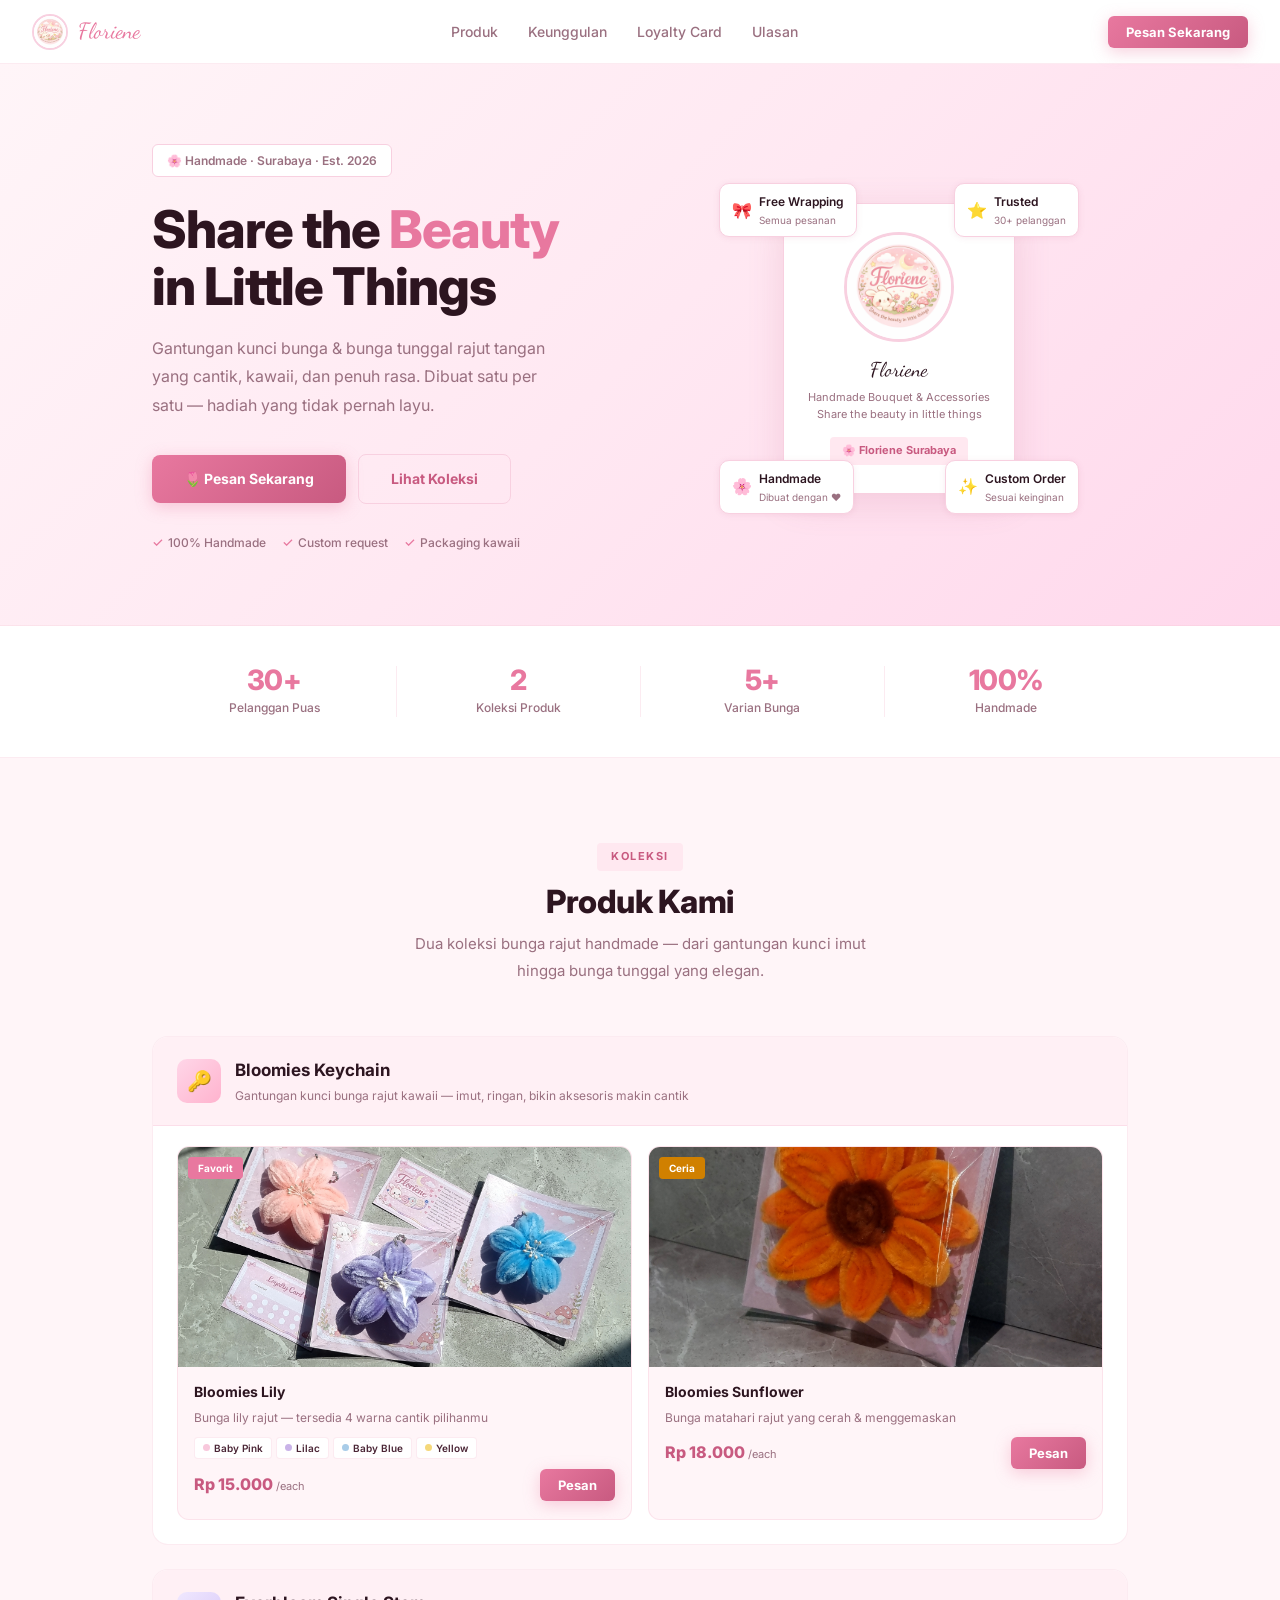
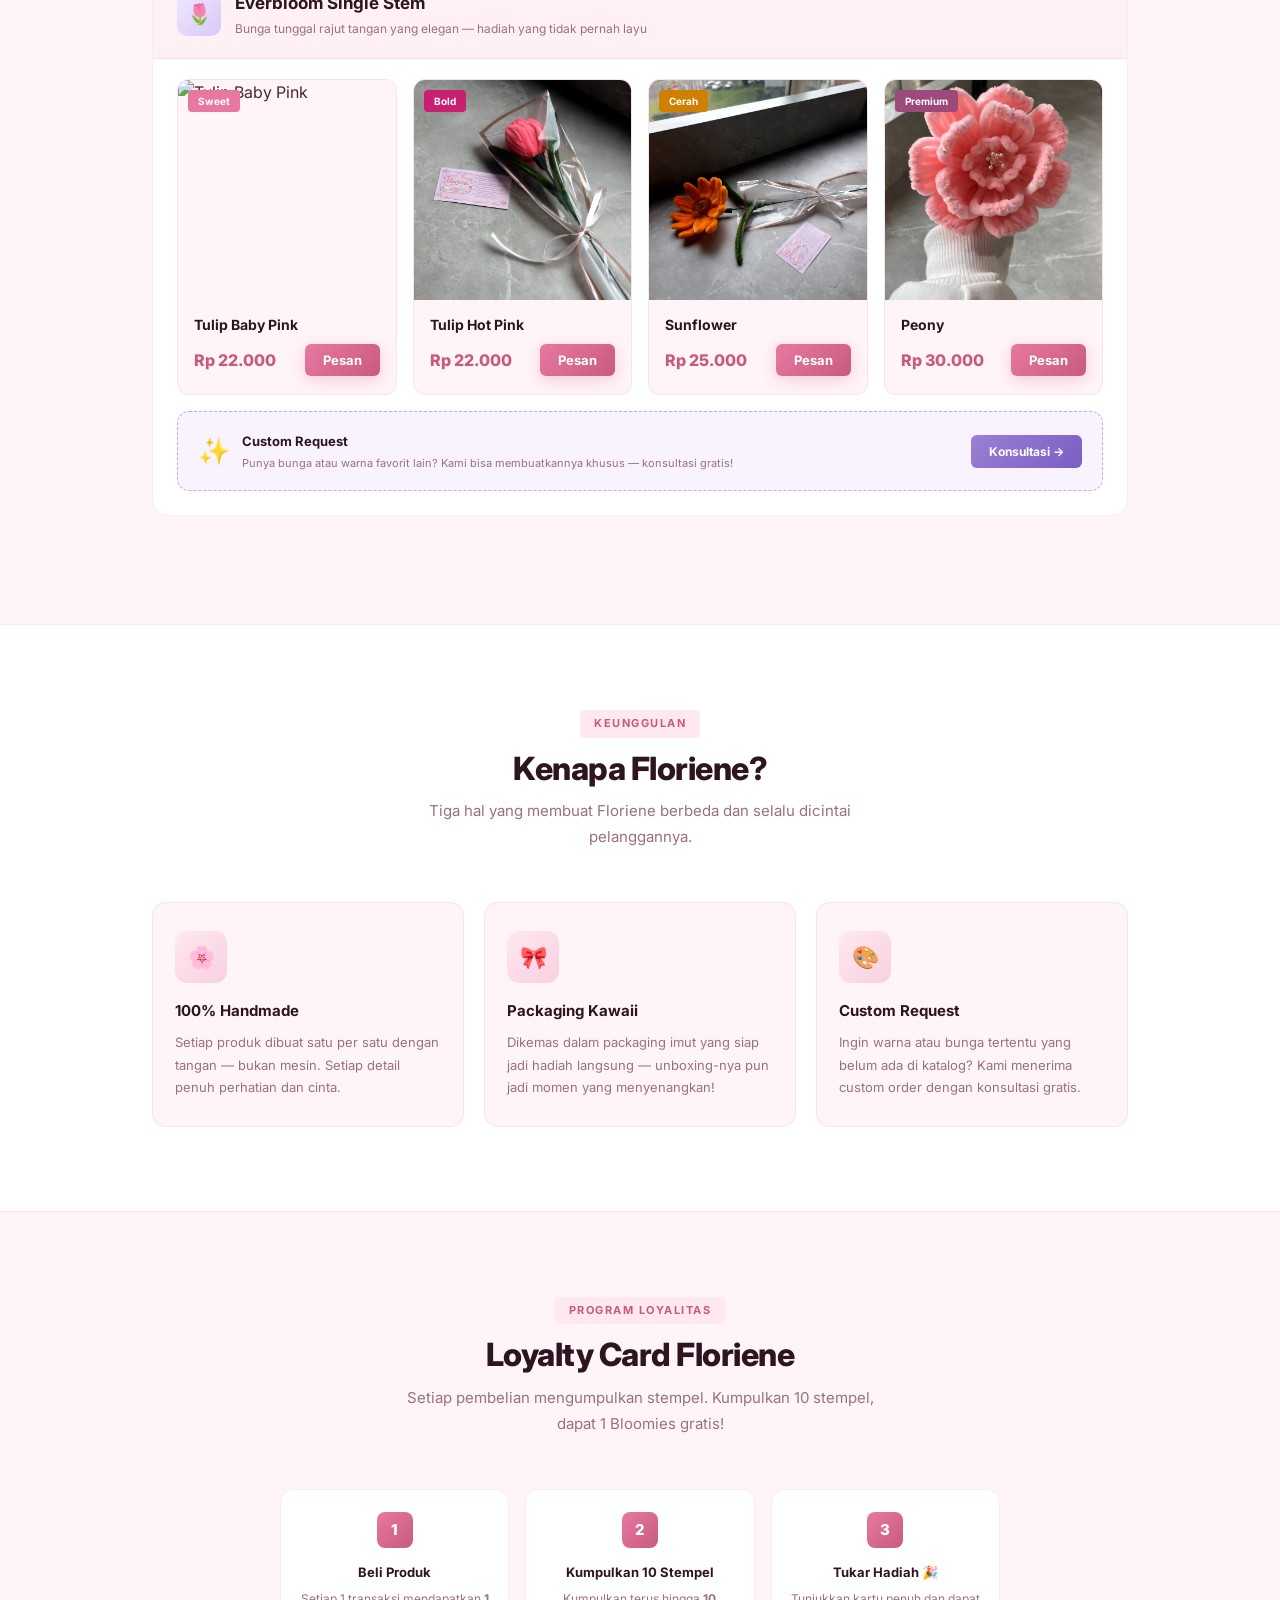
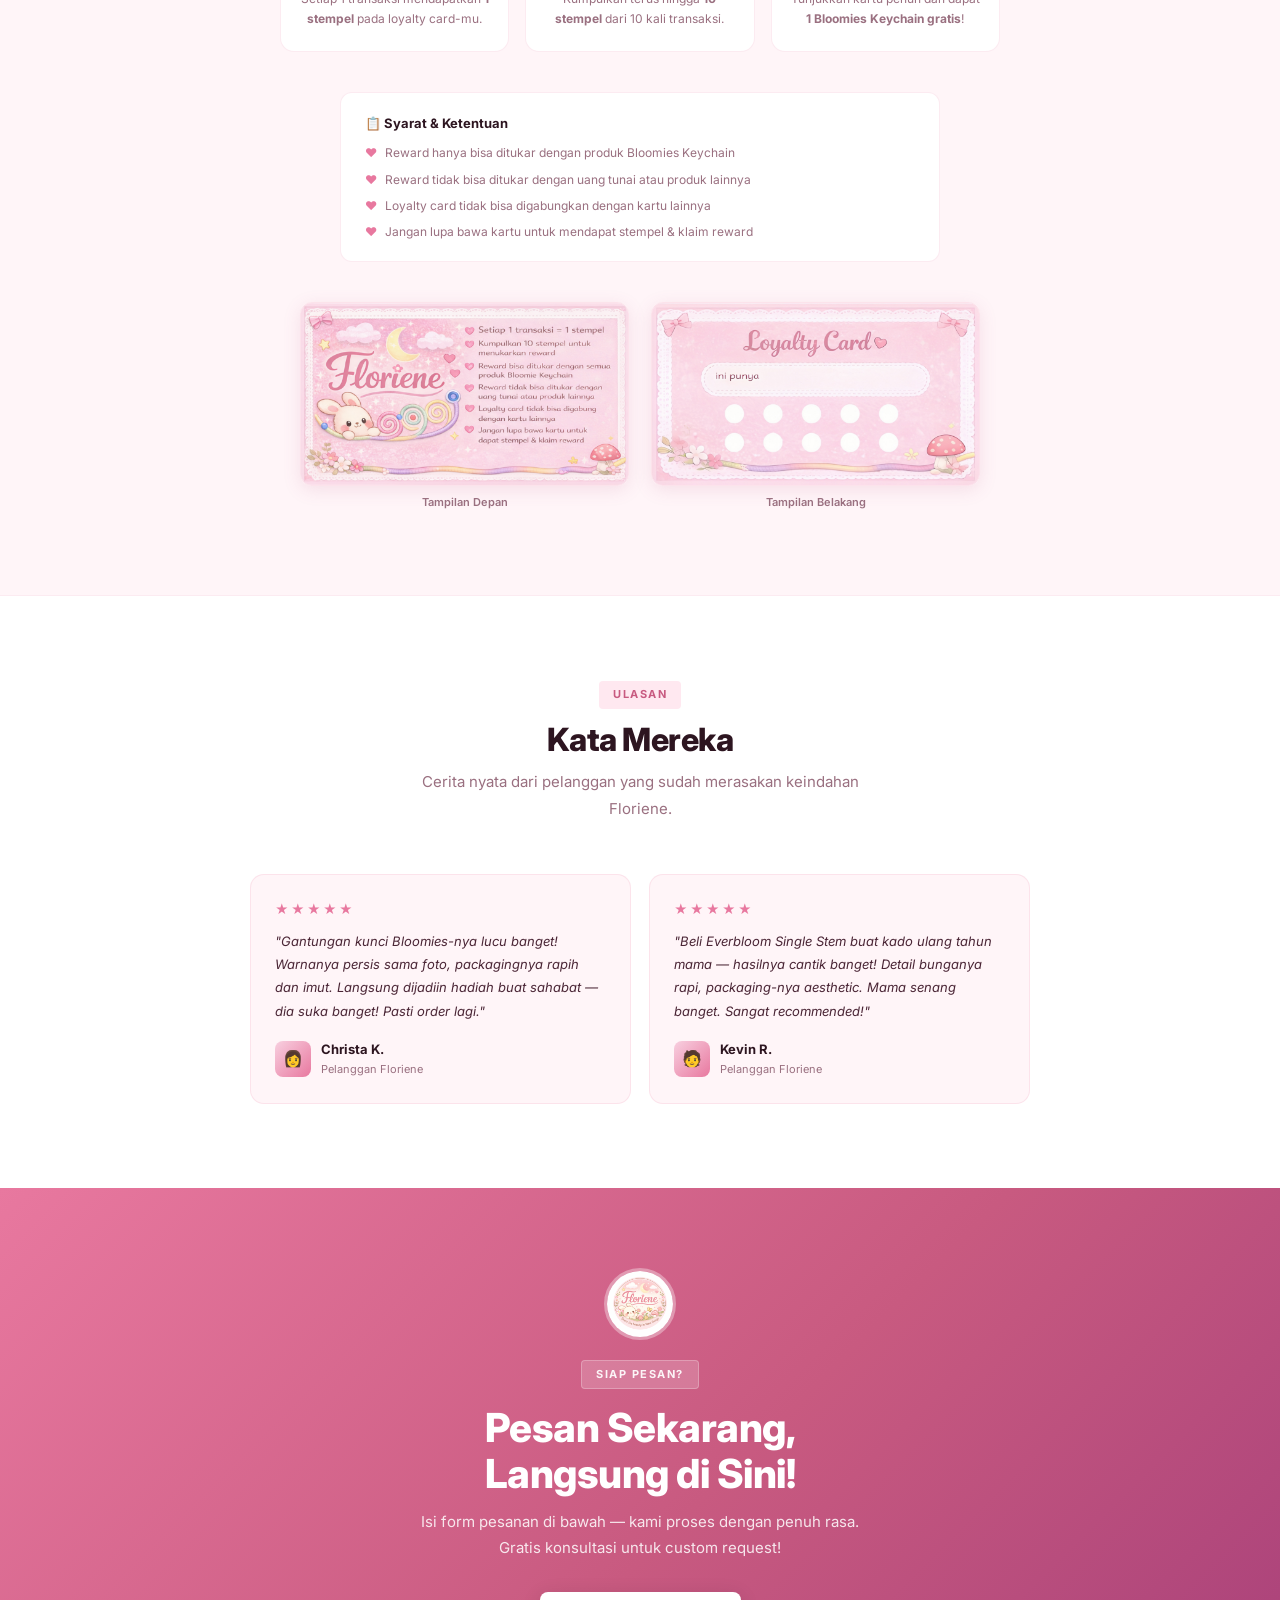
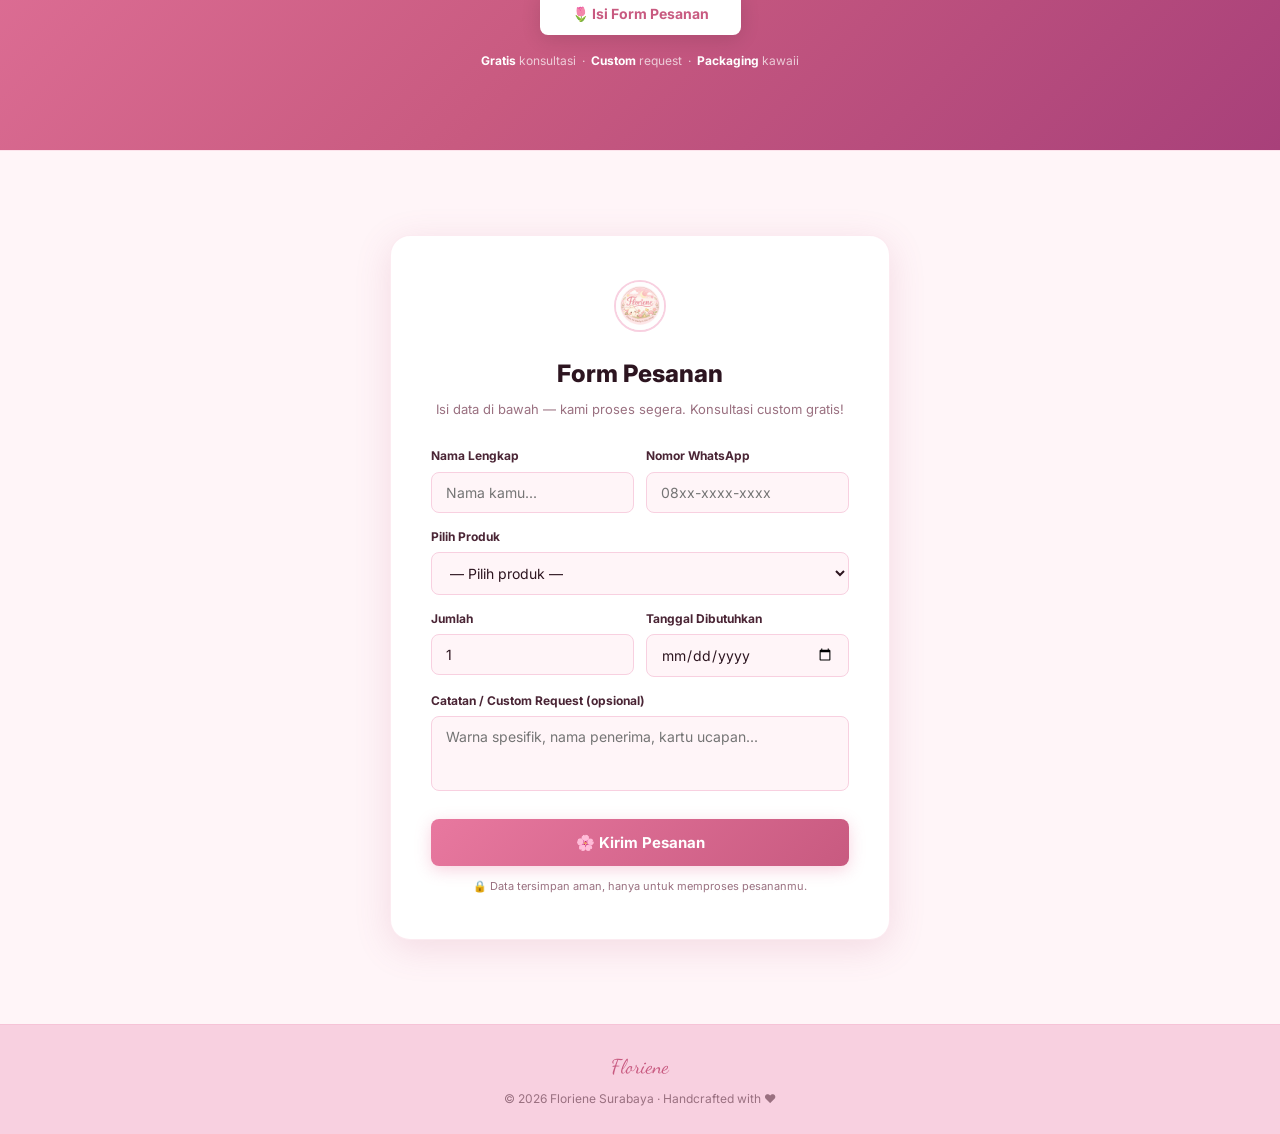
==== commit 89d33625: "update website" ====
--- a/floriene_lp.html
+++ b/floriene_lp.html
@@ -3,907 +3,161 @@
 <head>
   <meta charset="UTF-8">
   <meta name="viewport" content="width=device-width, initial-scale=1.0">
-  <title>Floriene – Bunga Rajut Handmade Surabaya 🌸</title>
+  <title>Floriene – Bunga Rajut Handmade Surabaya</title>
   <meta name="description" content="Floriene – gantungan kunci bunga & bunga tunggal handmade dari Surabaya. Cantik, kawaii, dan penuh rasa. Pesan sekarang!">
   <link rel="preconnect" href="https://fonts.googleapis.com">
-  <link href="https://fonts.googleapis.com/css2?family=Playfair+Display:ital,wght@0,400;0,600;0,700;1,400&family=Inter:wght@300;400;500;600;700&family=Dancing+Script:wght@600;700&display=swap" rel="stylesheet">
-
-  <style>
-    /* ═══════════════════════════
-       RESET & BASE
-    ═══════════════════════════ */
-    *, *::before, *::after { margin: 0; padding: 0; box-sizing: border-box; }
-    :root {
-      --pink:       #E8789F;
-      --pink-dark:  #C85A80;
-      --pink-deep:  #A8407A;
-      --pink-bg:    #FFF4F7;
-      --pink-soft:  #FFE8F0;
-      --pink-mid:   #F9DCE7;
-      --pink-base:  #F8C8DC;
-      --dark:       #7A4A60;
-      --text:       #5C3A4E;
-      --muted:      #A07080;
-      --border:     rgba(232,120,159,0.2);
-      --white:      #ffffff;
-      --shadow-sm:  0 2px 8px rgba(200,90,140,0.12);
-      --shadow-md:  0 4px 20px rgba(200,90,140,0.16);
-      --shadow-lg:  0 8px 40px rgba(200,90,140,0.18);
-    }
-    html { scroll-behavior: smooth; }
-    body {
-      font-family: 'Inter', sans-serif;
-      background: var(--white);
-      color: var(--text);
-      line-height: 1.6;
-      overflow-x: hidden;
-    }
-    img { max-width: 100%; display: block; }
-
-    /* ═══════════════════════════
-       TIPOGRAFI & UTILITY
-    ═══════════════════════════ */
-    h1, h2, h3 { font-family: 'Playfair Display', serif; color: var(--dark); line-height: 1.2; }
-    .container { max-width: 1040px; margin: 0 auto; padding: 0 32px; }
-
-    .section-label {
-      display: inline-block;
-      background: var(--pink-mid);
-      color: var(--muted);
-      font-size: 11px;
-      font-weight: 700;
-      letter-spacing: 2px;
-      text-transform: uppercase;
-      padding: 6px 16px;
-      border-radius: 50px;
-      margin-bottom: 14px;
-    }
-    .section-title { font-size: 36px; margin-bottom: 10px; }
-    .section-sub { font-size: 15px; color: var(--muted); line-height: 1.75; max-width: 500px; }
-    .section-head-center { text-align: center; margin-bottom: 52px; }
-    .section-head-center .section-sub { margin: 0 auto; }
-    .pink-line {
-      width: 44px; height: 3px;
-      background: linear-gradient(90deg, var(--pink), var(--pink-deep));
-      border-radius: 2px;
-      margin: 14px auto 0;
-    }
-    .btn-primary {
-      display: inline-block;
-      background: linear-gradient(135deg, var(--pink), var(--pink-dark));
-      color: var(--white);
-      text-decoration: none;
-      padding: 15px 40px;
-      border-radius: 50px;
-      font-size: 15px;
-      font-weight: 700;
-      border: none;
-      cursor: pointer;
-      font-family: 'Inter', sans-serif;
-      box-shadow: 0 6px 20px rgba(232,120,159,0.38);
-      transition: background 0.25s, box-shadow 0.25s, transform 0.15s;
-    }
-    .btn-primary:hover {
-      background: linear-gradient(135deg, var(--pink-dark), var(--pink-deep));
-      box-shadow: 0 8px 28px rgba(200,90,140,0.5);
-      transform: translateY(-1px);
-    }
-    .btn-outline {
-      display: inline-block;
-      background: transparent;
-      color: var(--pink);
-      text-decoration: none;
-      padding: 14px 38px;
-      border-radius: 50px;
-      font-size: 15px;
-      font-weight: 600;
-      border: 2px solid var(--pink);
-      cursor: pointer;
-      font-family: 'Inter', sans-serif;
-      transition: background 0.2s, color 0.2s, transform 0.15s;
-    }
-    .btn-outline:hover { background: var(--pink); color: white; transform: translateY(-1px); }
-    .btn-sm {
-      display: inline-block;
-      background: linear-gradient(135deg, var(--pink), var(--pink-dark));
-      color: white;
-      border: none;
-      padding: 9px 20px;
-      border-radius: 50px;
-      font-size: 13px;
-      font-weight: 600;
-      cursor: pointer;
-      font-family: 'Inter', sans-serif;
-      transition: opacity 0.2s, transform 0.15s;
-    }
-    .btn-sm:hover { opacity: 0.88; transform: translateY(-1px); }
-
-    /* ═══════════════════════════
-       1. TOPBAR — logo only
-    ═══════════════════════════ */
-    .topbar {
-      position: sticky; top: 0; z-index: 100;
-      background: rgba(255,255,255,0.95);
-      backdrop-filter: blur(16px);
-      border-bottom: 1px solid var(--border);
-      padding: 13px 32px;
-      display: flex;
-      align-items: center;
-      justify-content: space-between;
-    }
-    .topbar-logo {
-      display: flex; align-items: center; gap: 10px; text-decoration: none;
-    }
-    .topbar-logo img {
-      width: 38px; height: 38px;
-      border-radius: 50%; object-fit: cover;
-      border: 2px solid var(--pink-base);
-    }
-    .topbar-brand {
-      font-family: 'Dancing Script', cursive;
-      font-size: 23px; color: var(--pink);
-    }
-    .topbar-cta {
-      background: linear-gradient(135deg, var(--pink), var(--pink-dark));
-      color: white;
-      border: none;
-      padding: 10px 26px;
-      border-radius: 50px;
-      font-size: 13px;
-      font-weight: 700;
-      cursor: pointer;
-      font-family: 'Inter', sans-serif;
-      box-shadow: var(--shadow-sm);
-      transition: opacity 0.2s, transform 0.15s;
-    }
-    .topbar-cta:hover { opacity: 0.88; transform: translateY(-1px); }
-
-    /* ═══════════════════════════
-       2. HERO — 2 kolom
-    ═══════════════════════════ */
-    .hero {
-      background: linear-gradient(145deg, #FFF9FB 0%, #FFE8F0 45%, #FFD4E8 100%);
-      padding: 80px 0 72px;
-      border-bottom: 1px solid var(--border);
-      overflow: hidden;
-    }
-    .hero-inner {
-      display: grid;
-      grid-template-columns: 1fr 1fr;
-      align-items: center;
-      gap: 56px;
-    }
-
-    /* Teks kiri */
-    .hero-eyebrow {
-      display: inline-flex;
-      align-items: center;
-      gap: 6px;
-      background: rgba(255,255,255,0.75);
-      border: 1px solid rgba(232,120,159,0.3);
-      backdrop-filter: blur(8px);
-      border-radius: 50px;
-      padding: 7px 16px;
-      font-size: 12px;
-      font-weight: 600;
-      color: var(--muted);
-      margin-bottom: 24px;
-    }
-    .hero-h1 {
-      font-family: 'Dancing Script', cursive;
-      font-size: 60px;
-      color: var(--dark);
-      line-height: 1.1;
-      margin-bottom: 20px;
-    }
-    .hero-h1 em { color: var(--pink); font-style: normal; }
-    .hero-vp {
-      font-size: 16px;
-      color: var(--muted);
-      line-height: 1.8;
-      margin-bottom: 36px;
-      max-width: 420px;
-    }
-    .hero-cta-group {
-      display: flex; align-items: center; gap: 14px; flex-wrap: wrap;
-      margin-bottom: 28px;
-    }
-    .hero-trust {
-      display: flex; align-items: center; gap: 6px;
-      font-size: 12px; color: var(--muted);
-      flex-wrap: wrap;
-    }
-    .trust-check {
-      display: inline-flex; align-items: center; gap: 4px;
-      color: var(--pink); font-weight: 600;
-    }
-    .trust-dot { color: var(--border); }
-
-    /* Visual kanan */
-    .hero-visual {
-      display: flex; justify-content: center; align-items: center;
-      position: relative;
-    }
-    /* Card utama berisi logo */
-    .hero-card {
-      background: white;
-      border-radius: 28px;
-      padding: 32px 28px;
-      box-shadow: var(--shadow-lg);
-      border: 1px solid var(--pink-mid);
-      max-width: 280px;
-      width: 100%;
-      position: relative;
-    }
-    .hero-card-logo {
-      width: 120px; height: 120px;
-      border-radius: 50%;
-      object-fit: cover;
-      border: 4px solid var(--pink-base);
-      box-shadow: 0 6px 20px rgba(200,90,140,0.2);
-      margin: 0 auto 14px;
-    }
-    .hero-card-name {
-      text-align: center;
-      font-family: 'Dancing Script', cursive;
-      font-size: 22px;
-      color: var(--dark);
-      margin-bottom: 4px;
-    }
-    .hero-card-sub {
-      text-align: center;
-      font-size: 11px;
-      color: var(--muted);
-      line-height: 1.5;
-      margin-bottom: 16px;
-    }
-    .hero-card-tag {
-      display: inline-flex;
-      align-items: center;
-      gap: 5px;
-      background: linear-gradient(135deg, var(--pink), var(--pink-dark));
-      color: white;
-      font-size: 11px;
-      font-weight: 700;
-      padding: 5px 14px;
-      border-radius: 50px;
-      margin: 0 auto;
-      display: flex;
-      justify-content: center;
-    }
-
-    /* Badge statik di pojok card */
-    .hero-badge {
-      position: absolute;
-      background: white;
-      border-radius: 14px;
-      padding: 9px 13px;
-      box-shadow: 0 4px 16px rgba(200,90,140,0.16);
-      border: 1px solid var(--pink-mid);
-      display: flex; align-items: center; gap: 8px;
-      white-space: nowrap;
-      font-size: 12px;
-      font-weight: 600;
-      color: var(--dark);
-    }
-    .badge-icon { font-size: 18px; }
-    .badge-sub  { font-size: 10px; color: var(--muted); font-weight: 400; display: block; }
-    .hb-1 { top: -16px; right: -48px; }
-    .hb-2 { top: 50%;   right: -60px; transform: translateY(-50%); }
-    .hb-3 { bottom: -16px; left: -52px; }
-    .hb-4 { top: -12px; left: -44px; }
-
-    /* ═══════════════════════════
-       3. STATS BAR
-    ═══════════════════════════ */
-    .stats-bar {
-      background: white;
-      border-bottom: 1px solid var(--border);
-      padding: 36px 32px;
-    }
-    .stats-grid {
-      display: grid;
-      grid-template-columns: repeat(4, 1fr);
-      max-width: 800px;
-      margin: 0 auto;
-      text-align: center;
-    }
-    .stat-item { padding: 8px 16px; position: relative; }
-    .stat-item + .stat-item::before {
-      content: '';
-      position: absolute; left: 0; top: 10%; bottom: 10%;
-      width: 1px; background: var(--border);
-    }
-    .stat-num {
-      font-family: 'Playfair Display', serif;
-      font-size: 30px; font-weight: 700;
-      color: var(--pink); line-height: 1;
-    }
-    .stat-label { font-size: 12px; color: var(--muted); margin-top: 4px; font-weight: 500; }
-
-    /* ═══════════════════════════
-       4. PRODUK
-    ═══════════════════════════ */
-    .products-section {
-      background: var(--pink-bg);
-      padding: 80px 0;
-    }
-    /* Blok kategori */
-    .cat-block {
-      background: white;
-      border-radius: 24px;
-      border: 1px solid var(--border);
-      box-shadow: var(--shadow-sm);
-      margin-bottom: 28px;
-      overflow: hidden;
-    }
-    .cat-header {
-      display: flex; align-items: center; gap: 16px;
-      padding: 24px 28px 20px;
-      border-bottom: 1px solid var(--border);
-    }
-    .cat-icon {
-      width: 52px; height: 52px;
-      border-radius: 16px;
-      display: flex; align-items: center; justify-content: center;
-      font-size: 24px; flex-shrink: 0;
-    }
-    .cat-icon.bloomies { background: linear-gradient(135deg, #FFD6E8, #FFB3CE); }
-    .cat-icon.everbloom { background: linear-gradient(135deg, #F0E8FF, #D8C8F8); }
-    .cat-header-text h3 {
-      font-family: 'Dancing Script', cursive;
-      font-size: 24px; color: var(--dark);
-    }
-    .cat-header-text p { font-size: 13px; color: var(--muted); margin-top: 2px; }
-    .cat-body { padding: 24px 28px 28px; }
-    /* Grid produk */
-    .prod-grid { display: grid; gap: 16px; }
-    .pg-2  { grid-template-columns: repeat(2, 1fr); }
-    .pg-4  { grid-template-columns: repeat(4, 1fr); }
-    .prod-card {
-      background: var(--pink-bg);
-      border: 1px solid var(--border);
-      border-radius: 16px;
-      overflow: hidden;
-      transition: box-shadow 0.2s, transform 0.2s;
-    }
-    .prod-card:hover {
-      box-shadow: var(--shadow-md);
-      transform: translateY(-3px);
-    }
-    .prod-thumb {
-      height: 130px;
-      display: flex; align-items: center; justify-content: center;
-      font-size: 56px;
-      position: relative;
-    }
-    .prod-badge-ribbon {
-      position: absolute; top: 10px; left: 10px;
-      font-size: 10px; font-weight: 700;
-      padding: 3px 10px; border-radius: 50px;
-      color: white;
-    }
-    .prod-info { padding: 14px 16px 18px; }
-    .prod-name { font-size: 14px; font-weight: 700; color: var(--dark); margin-bottom: 4px; }
-    .prod-desc { font-size: 12px; color: var(--muted); line-height: 1.5; margin-bottom: 10px; }
-    .chips { display: flex; flex-wrap: wrap; gap: 5px; margin-bottom: 10px; }
-    .chip {
-      font-size: 10px; font-weight: 600;
-      padding: 3px 9px; border-radius: 50px;
-      border: 1px solid rgba(0,0,0,0.07);
-      color: var(--dark);
-      display: flex; align-items: center; gap: 4px;
-    }
-    .chip-dot { width: 7px; height: 7px; border-radius: 50%; }
-    .prod-footer { display: flex; align-items: center; justify-content: space-between; }
-    .prod-price {
-      font-size: 18px; font-weight: 700; color: var(--pink);
-    }
-    .prod-per { font-size: 11px; color: var(--muted); font-weight: 400; }
-    /* Custom card */
-    .custom-card {
-      background: linear-gradient(135deg, #F8F0FF, #EDE0FF);
-      border: 1.5px dashed rgba(160,120,220,0.4);
-      border-radius: 16px;
-      padding: 20px 22px;
-      display: flex; align-items: center; justify-content: space-between; gap: 16px;
-      margin-top: 16px;
-    }
-    .custom-card-left { display: flex; align-items: center; gap: 14px; }
-    .custom-card-icon { font-size: 30px; }
-    .custom-card h4 { font-size: 14px; font-weight: 700; color: var(--dark); margin-bottom: 3px; }
-    .custom-card p  { font-size: 12px; color: var(--muted); line-height: 1.55; }
-    .btn-purple {
-      background: linear-gradient(135deg, #9B7FD4, #7A5FC4);
-      color: white; border: none;
-      padding: 9px 20px; border-radius: 50px;
-      font-size: 13px; font-weight: 600;
-      cursor: pointer; font-family: 'Inter', sans-serif;
-      white-space: nowrap; flex-shrink: 0;
-      transition: opacity 0.2s, transform 0.15s;
-    }
-    .btn-purple:hover { opacity: 0.88; transform: translateY(-1px); }
-
-    /* ═══════════════════════════
-       5. KEUNGGULAN
-    ═══════════════════════════ */
-    .benefits-section {
-      background: white;
-      padding: 80px 0;
-      border-top: 1px solid var(--border);
-    }
-    .benefits-grid {
-      display: grid;
-      grid-template-columns: repeat(3, 1fr);
-      gap: 24px;
-    }
-    .benefit-card {
-      background: var(--pink-bg);
-      border: 1px solid var(--border);
-      border-radius: 20px;
-      padding: 32px 24px;
-      text-align: center;
-      transition: box-shadow 0.2s, transform 0.2s;
-    }
-    .benefit-card:hover { box-shadow: var(--shadow-md); transform: translateY(-3px); }
-    .benefit-icon-wrap {
-      width: 64px; height: 64px;
-      background: linear-gradient(135deg, var(--pink-base), var(--pink));
-      border-radius: 50%;
-      display: flex; align-items: center; justify-content: center;
-      font-size: 26px; margin: 0 auto 18px;
-      box-shadow: 0 6px 16px rgba(232,120,159,0.3);
-    }
-    .benefit-card h3 { font-size: 17px; margin-bottom: 10px; }
-    .benefit-card p  { font-size: 13px; color: var(--muted); line-height: 1.75; }
-
-    /* ═══════════════════════════
-       6. LOYALTY CARD
-    ═══════════════════════════ */
-    .loyalty-section {
-      background: var(--pink-bg);
-      padding: 80px 0;
-      border-top: 1px solid var(--border);
-    }
-    /* 3 langkah */
-    .loyalty-steps {
-      display: grid;
-      grid-template-columns: repeat(3, 1fr);
-      gap: 20px;
-      margin-bottom: 48px;
-    }
-    /* Connector antara steps */
-    .loyalty-steps-wrap {
-      position: relative;
-      max-width: 740px;
-      margin: 0 auto 48px;
-    }
-    .steps-connector {
-      position: absolute;
-      top: 30px; left: calc(16.67% + 20px); right: calc(16.67% + 20px);
-      height: 2px;
-      background: linear-gradient(90deg, var(--pink-base), var(--pink));
-      z-index: 0;
-    }
-    .loyalty-step {
-      background: white;
-      border: 1px solid var(--border);
-      border-radius: 16px;
-      padding: 24px 18px;
-      text-align: center;
-      position: relative; z-index: 1;
-    }
-    .step-num {
-      width: 40px; height: 40px;
-      background: linear-gradient(135deg, var(--pink), var(--pink-dark));
-      color: white; font-size: 16px; font-weight: 700;
-      border-radius: 50%;
-      display: flex; align-items: center; justify-content: center;
-      margin: 0 auto 14px;
-      box-shadow: 0 4px 12px rgba(232,120,159,0.4);
-    }
-    .loyalty-step h4 { font-size: 14px; font-weight: 700; color: var(--dark); margin-bottom: 6px; }
-    .loyalty-step p  { font-size: 12px; color: var(--muted); line-height: 1.65; }
-    /* Syarat */
-    .loyalty-tnc {
-      background: white;
-      border: 1px solid var(--border);
-      border-radius: 16px;
-      padding: 22px 26px;
-      max-width: 640px;
-      margin: 0 auto 44px;
-    }
-    .loyalty-tnc h4 {
-      font-size: 13px; font-weight: 700;
-      color: var(--dark); margin-bottom: 12px;
-    }
-    .tnc-list { list-style: none; display: flex; flex-direction: column; gap: 8px; }
-    .tnc-list li {
-      font-size: 12px; color: var(--muted);
-      display: flex; gap: 8px; align-items: flex-start;
-    }
-    .tnc-list li::before {
-      content: '♥';
-      color: var(--pink); flex-shrink: 0;
-    }
-    /* Gambar kartu */
-    .loyalty-cards-wrap {
-      display: grid;
-      grid-template-columns: 1fr 1fr;
-      gap: 24px;
-      max-width: 700px;
-      margin: 0 auto;
-    }
-    .loyalty-card-frame {
-      border-radius: 16px;
-      overflow: hidden;
-      border: 1px solid var(--border);
-      box-shadow: var(--shadow-md);
-    }
-    .loyalty-card-frame img { width: 100%; height: auto; display: block; }
-    .loyalty-card-cap {
-      text-align: center; margin-top: 10px;
-      font-size: 12px; font-weight: 600; color: var(--muted);
-    }
-
-    /* ═══════════════════════════
-       7. TESTIMONI
-    ═══════════════════════════ */
-    .testi-section {
-      background: white;
-      padding: 80px 0;
-      border-top: 1px solid var(--border);
-    }
-    .testi-grid {
-      display: grid;
-      grid-template-columns: 1fr 1fr;
-      gap: 20px;
-      max-width: 800px;
-      margin: 0 auto;
-    }
-    .testi-card {
-      background: var(--pink-bg);
-      border: 1px solid var(--border);
-      border-radius: 20px;
-      padding: 26px;
-      position: relative;
-      transition: box-shadow 0.2s;
-    }
-    .testi-card:hover { box-shadow: var(--shadow-md); }
-    .testi-quote {
-      position: absolute; top: 14px; right: 20px;
-      font-family: 'Playfair Display', serif;
-      font-size: 60px; color: var(--pink-base);
-      line-height: 1; pointer-events: none;
-    }
-    .testi-stars { color: var(--pink); font-size: 14px; letter-spacing: 2px; margin-bottom: 12px; }
-    .testi-text  { font-size: 13px; color: var(--text); line-height: 1.8; font-style: italic; margin-bottom: 18px; }
-    .testi-author { display: flex; align-items: center; gap: 10px; }
-    .testi-av {
-      width: 38px; height: 38px; border-radius: 50%;
-      background: linear-gradient(135deg, var(--pink-base), var(--pink));
-      display: flex; align-items: center; justify-content: center; font-size: 17px;
-      border: 2px solid white;
-    }
-    .testi-name { font-size: 13px; font-weight: 700; color: var(--dark); }
-    .testi-sub  { font-size: 11px; color: var(--muted); }
-
-    /* ═══════════════════════════
-       8. CTA BANNER
-    ═══════════════════════════ */
-    .cta-banner {
-      background: linear-gradient(135deg, var(--pink) 0%, var(--pink-dark) 50%, var(--pink-deep) 100%);
-      padding: 80px 32px;
-      text-align: center;
-      position: relative;
-      overflow: hidden;
-    }
-    /* Dekorasi statis */
-    .cta-deco {
-      position: absolute; pointer-events: none;
-      font-size: 180px; line-height: 1; opacity: 0.07;
-    }
-    .cta-deco-1 { top: -40px; left: -20px; }
-    .cta-deco-2 { bottom: -60px; right: -10px; font-size: 140px; }
-    .cta-inner  { position: relative; z-index: 2; max-width: 560px; margin: 0 auto; }
-    .cta-logo {
-      width: 80px; height: 80px; border-radius: 50%;
-      object-fit: cover; border: 4px solid rgba(255,255,255,0.4);
-      box-shadow: 0 8px 24px rgba(0,0,0,0.15);
-      margin: 0 auto 22px; display: block;
-    }
-    .cta-tag {
-      display: inline-block;
-      background: rgba(255,255,255,0.2);
-      border: 1px solid rgba(255,255,255,0.3);
-      color: rgba(255,255,255,0.95);
-      font-size: 11px; font-weight: 700;
-      letter-spacing: 2px; text-transform: uppercase;
-      padding: 6px 16px; border-radius: 50px; margin-bottom: 18px;
-    }
-    .cta-h2 {
-      font-family: 'Dancing Script', cursive;
-      font-size: 52px; color: white;
-      line-height: 1.1; margin-bottom: 14px;
-    }
-    .cta-p {
-      font-size: 15px; color: rgba(255,255,255,0.88);
-      line-height: 1.8; margin-bottom: 32px;
-    }
-    .btn-white {
-      display: inline-block;
-      background: white; color: var(--pink-dark);
-      text-decoration: none;
-      padding: 17px 44px; border-radius: 50px;
-      font-size: 16px; font-weight: 700;
-      box-shadow: 0 8px 28px rgba(0,0,0,0.16);
-      border: none; cursor: pointer;
-      font-family: 'Inter', sans-serif;
-      transition: box-shadow 0.2s, transform 0.15s;
-    }
-    .btn-white:hover { box-shadow: 0 12px 36px rgba(0,0,0,0.24); transform: translateY(-1px); }
-    .cta-note {
-      margin-top: 16px; font-size: 13px; color: rgba(255,255,255,0.75);
-    }
-    .cta-note strong { color: white; }
-
-    /* ═══════════════════════════
-       9. FORM
-    ═══════════════════════════ */
-    .form-section {
-      background: var(--pink-bg);
-      padding: 80px 0;
-      border-top: 1px solid var(--border);
-    }
-    .form-card {
-      max-width: 520px; margin: 0 auto;
-      background: white;
-      border: 1px solid var(--border);
-      border-radius: 24px;
-      padding: 48px 44px;
-      box-shadow: var(--shadow-lg);
-    }
-    .form-logo { text-align: center; margin-bottom: 18px; }
-    .form-logo img {
-      width: 56px; height: 56px; border-radius: 50%;
-      object-fit: cover; border: 3px solid var(--pink-base);
-      display: inline-block;
-    }
-    .form-title { font-size: 26px; text-align: center; margin-bottom: 6px; }
-    .form-sub   { font-size: 13px; color: var(--muted); text-align: center; margin-bottom: 28px; line-height: 1.7; }
-    .fg { margin-bottom: 15px; }
-    .fg label {
-      display: block; font-size: 12px; font-weight: 600;
-      color: var(--text); margin-bottom: 7px;
-    }
-    .fg input, .fg select, .fg textarea {
-      width: 100%; padding: 12px 15px;
-      border: 1.5px solid var(--pink-mid);
-      border-radius: 10px;
-      font-size: 14px; font-family: 'Inter', sans-serif;
-      color: var(--text); background: var(--pink-bg);
-      outline: none; transition: border-color 0.2s, background 0.2s; resize: none;
-    }
-    .fg input:focus, .fg select:focus, .fg textarea:focus {
-      border-color: var(--pink); background: white;
-    }
-    .fg-row { display: grid; grid-template-columns: 1fr 1fr; gap: 14px; }
-    .btn-submit {
-      width: 100%;
-      background: linear-gradient(135deg, var(--pink), var(--pink-dark));
-      color: white; border: none; padding: 16px;
-      border-radius: 50px; font-size: 15px; font-weight: 700;
-      cursor: pointer; font-family: 'Inter', sans-serif;
-      margin-top: 8px; box-shadow: 0 6px 20px rgba(232,120,159,0.35);
-      transition: opacity 0.2s, transform 0.15s;
-    }
-    .btn-submit:hover { opacity: 0.9; transform: translateY(-1px); }
-    .form-note { text-align: center; font-size: 11px; color: var(--muted); margin-top: 12px; line-height: 1.6; }
-    /* Sukses */
-    .form-ok { display: none; text-align: center; padding: 20px 0; }
-    .form-ok .ok-icon { font-size: 58px; display: block; margin-bottom: 14px; }
-    .form-ok h3 { font-size: 22px; color: var(--dark); margin-bottom: 8px; }
-    .form-ok p  { font-size: 13px; color: var(--muted); line-height: 1.7; }
-
-    /* ═══════════════════════════
-       10. FOOTER
-    ═══════════════════════════ */
-    .footer {
-      background: linear-gradient(135deg, #F2D4E2, #E8C4D4);
-      padding: 30px 32px;
-      text-align: center;
-      border-top: 1px solid var(--border);
-    }
-    .footer-logo {
-      display: flex; align-items: center; justify-content: center;
-      gap: 8px; margin-bottom: 8px;
-    }
-    .footer-logo img { width: 30px; height: 30px; border-radius: 50%; object-fit: cover; }
-    .footer-logo span { font-family: 'Dancing Script', cursive; font-size: 19px; color: var(--dark); }
-    .footer-copy { font-size: 12px; color: var(--muted); }
-
-    /* ═══════════════════════════
-       RESPONSIVE
-    ═══════════════════════════ */
-    @media (max-width: 860px) {
-      .hero-inner { grid-template-columns: 1fr; gap: 48px; text-align: center; }
-      .hero-vp { margin: 0 auto 32px; }
-      .hero-cta-group { justify-content: center; }
-      .hero-trust { justify-content: center; }
-      .hero-visual { order: -1; }
-      .hb-1 { top: -12px; right: -36px; }
-      .hb-2 { right: -44px; }
-      .hb-3 { bottom: -12px; left: -40px; }
-      .hb-4 { top: -8px; left: -36px; }
-      .pg-4 { grid-template-columns: repeat(2, 1fr); }
-      .benefits-grid { grid-template-columns: 1fr; }
-      .loyalty-steps { grid-template-columns: 1fr; }
-      .loyalty-cards-wrap { grid-template-columns: 1fr; max-width: 400px; }
-      .testi-grid { grid-template-columns: 1fr; }
-      .form-card { padding: 36px 28px; }
-      .fg-row { grid-template-columns: 1fr; }
-    }
-    @media (max-width: 600px) {
-      .hero-h1 { font-size: 42px; }
-      .stats-grid { grid-template-columns: repeat(2, 1fr); }
-      .stat-item:nth-child(3)::before { display: none; }
-      .custom-card { flex-direction: column; text-align: center; }
-      .custom-card-left { flex-direction: column; }
-      .pg-4 { grid-template-columns: 1fr; }
-      .cta-h2 { font-size: 38px; }
-    }
-  </style>
+  <link href="https://fonts.googleapis.com/css2?family=Dancing+Script:wght@700&family=Inter:wght@300;400;500;600;700;800&display=swap" rel="stylesheet">
+  <link rel="stylesheet" href="style.css">
 </head>
 <body>
 
-<!-- ══════════════════════════════════════════
-     TOPBAR — hanya logo, tanpa nav
-══════════════════════════════════════════ -->
-<header class="topbar" id="topbar">
-  <div class="topbar-logo">
+<!-- ══════════════════════
+     NAVBAR
+══════════════════════ -->
+<nav class="navbar" id="navbar">
+  <a href="#home" class="nav-logo">
     <img src="logo.png" alt="Floriene">
-    <span class="topbar-brand">Floriene</span>
-  </div>
-  <button class="topbar-cta" onclick="document.getElementById('pesan').scrollIntoView({behavior:'smooth'})">
-    🌸 Pesan Sekarang
-  </button>
-</header>
-
-
-<!-- ══════════════════════════════════════════
-     HERO — 2 Kolom
-     [Komponen: Headline · Value Prop · CTA]
-══════════════════════════════════════════ -->
+    <span class="nav-brand">Floriene</span>
+  </a>
+
+  <ul class="nav-links">
+    <li><a href="#produk">Produk</a></li>
+    <li><a href="#keunggulan">Keunggulan</a></li>
+    <li><a href="#loyalty">Loyalty Card</a></li>
+    <li><a href="#testimoni">Ulasan</a></li>
+  </ul>
+
+  <div class="nav-cta">
+    <button class="btn btn-pink btn-sm"
+      onclick="document.getElementById('pesan').scrollIntoView({behavior:'smooth'})">
+      Pesan Sekarang
+    </button>
+  </div>
+</nav>
+
+
+<!-- ══════════════════════
+     HERO
+══════════════════════ -->
 <section class="hero" id="home">
   <div class="container">
     <div class="hero-inner">
 
       <!-- Teks kiri -->
-      <div class="hero-text">
-        <!-- Eyebrow -->
-        <div class="hero-eyebrow">🌸 Handmade &nbsp;·&nbsp; Surabaya &nbsp;·&nbsp; Est. 2026</div>
-
-        <!-- HEADLINE -->
+      <div>
+        <div class="hero-pill">🌸 Handmade · Surabaya · Est. 2026</div>
         <h1 class="hero-h1">
-          Share the <em>Beauty</em><br>
+          Share the <span class="accent">Beauty</span><br>
           in Little Things
         </h1>
-
-        <!-- VALUE PROPOSITION -->
-        <p class="hero-vp">
-          Gantungan kunci bunga &amp; bunga tunggal rajut tangan yang cantik, kawaii, dan penuh rasa. Dibuat satu per satu — hadiah sempurna yang tidak pernah layu.
+        <p class="hero-p">
+          Gantungan kunci bunga &amp; bunga tunggal rajut tangan yang cantik, kawaii,
+          dan penuh rasa. Dibuat satu per satu — hadiah yang tidak pernah layu.
         </p>
-
-        <!-- CALL TO ACTION -->
-        <div class="hero-cta-group">
-          <a href="#pesan" class="btn-primary" id="hero-cta-btn">🌷 Pesan Sekarang</a>
-          <a href="#produk" class="btn-outline">✨ Lihat Koleksi</a>
-        </div>
-
-        <!-- Trust badges -->
+        <div class="hero-btns">
+          <a href="#pesan" class="btn btn-pink">🌷 Pesan Sekarang</a>
+          <a href="#produk" class="btn btn-ghost">Lihat Koleksi</a>
+        </div>
         <div class="hero-trust">
-          <span class="trust-check">✓ 100% Handmade</span>
-          <span class="trust-dot">·</span>
-          <span class="trust-check">✓ Packaging kawaii</span>
-          <span class="trust-dot">·</span>
-          <span class="trust-check">✓ Custom request</span>
+          <div class="trust-item"><span>✓</span> 100% Handmade</div>
+          <div class="trust-item"><span>✓</span> Custom request</div>
+          <div class="trust-item"><span>✓</span> Packaging kawaii</div>
         </div>
       </div>
 
       <!-- Visual kanan — card + badge statik -->
       <div class="hero-visual">
-        <div style="position:relative; padding: 24px 60px;">
-          <!-- Kartu tengah -->
+        <div class="hero-card-wrap">
           <div class="hero-card">
-            <img src="logo.png" alt="Floriene" class="hero-card-logo">
+            <img src="logo.png" alt="Floriene">
             <div class="hero-card-name">Floriene</div>
             <div class="hero-card-sub">Handmade Bouquet &amp; Accessories<br>Share the beauty in little things</div>
-            <div class="hero-card-tag">🌸 Floriene · Surabaya</div>
-          </div>
-
-          <!-- Badge statik — pojok kartu (tanpa animasi) -->
-          <div class="hero-badge hb-1">
-            <span class="badge-icon">🎀</span>
-            <div>Free Wrapping<span class="badge-sub">Semua pesanan</span></div>
-          </div>
-          <div class="hero-badge hb-2">
-            <span class="badge-icon">⭐</span>
-            <div>Trusted<span class="badge-sub">30+ pelanggan</span></div>
-          </div>
-          <div class="hero-badge hb-3">
-            <span class="badge-icon">✨</span>
-            <div>Custom Order<span class="badge-sub">Sesuai keinginan</span></div>
-          </div>
-          <div class="hero-badge hb-4">
-            <span class="badge-icon">🌸</span>
-            <div>Handmade<span class="badge-sub">Dibuat dengan ❤</span></div>
-          </div>
-        </div>
-      </div>
-
-    </div><!-- .hero-inner -->
-  </div><!-- .container -->
-</section>
-
-
-<!-- ══════════════════════════════════════════
-     STATS — angka kepercayaan (social proof)
-══════════════════════════════════════════ -->
-<div class="stats-bar">
-  <div class="stats-grid">
-    <div class="stat-item">
-      <div class="stat-num">30+</div>
-      <div class="stat-label">Pelanggan Puas</div>
-    </div>
-    <div class="stat-item">
-      <div class="stat-num">2</div>
-      <div class="stat-label">Koleksi Produk</div>
-    </div>
-    <div class="stat-item">
-      <div class="stat-num">5+</div>
-      <div class="stat-label">Varian Bunga</div>
-    </div>
-    <div class="stat-item">
-      <div class="stat-num">100%</div>
-      <div class="stat-label">Handmade</div>
+            <span class="hero-card-badge">🌸 Floriene Surabaya</span>
+          </div>
+          <!-- Badge statik di pojok -->
+          <div class="hbadge hb-tl">
+            <span class="hbadge-icon">🎀</span>
+            <div>Free Wrapping<span class="hbadge-sub">Semua pesanan</span></div>
+          </div>
+          <div class="hbadge hb-tr">
+            <span class="hbadge-icon">⭐</span>
+            <div>Trusted<span class="hbadge-sub">30+ pelanggan</span></div>
+          </div>
+          <div class="hbadge hb-bl">
+            <span class="hbadge-icon">🌸</span>
+            <div>Handmade<span class="hbadge-sub">Dibuat dengan ❤</span></div>
+          </div>
+          <div class="hbadge hb-br">
+            <span class="hbadge-icon">✨</span>
+            <div>Custom Order<span class="hbadge-sub">Sesuai keinginan</span></div>
+          </div>
+        </div>
+      </div>
+
+    </div>
+  </div>
+</section>
+
+
+<!-- ══════════════════════
+     STATS
+══════════════════════ -->
+<div class="stats">
+  <div class="container">
+    <div class="stats-grid">
+      <div class="stat-cell">
+        <div class="stat-n">30+</div>
+        <div class="stat-l">Pelanggan Puas</div>
+      </div>
+      <div class="stat-cell">
+        <div class="stat-n">2</div>
+        <div class="stat-l">Koleksi Produk</div>
+      </div>
+      <div class="stat-cell">
+        <div class="stat-n">5+</div>
+        <div class="stat-l">Varian Bunga</div>
+      </div>
+      <div class="stat-cell">
+        <div class="stat-n">100%</div>
+        <div class="stat-l">Handmade</div>
+      </div>
     </div>
   </div>
 </div>
 
 
-<!-- ══════════════════════════════════════════
-     PRODUK — Dua Koleksi
-══════════════════════════════════════════ -->
-<section class="products-section" id="produk">
-  <div class="container">
-    <div class="section-head-center">
-      <span class="section-label">🛍️ Koleksi</span>
-      <h2 class="section-title">Produk Kami</h2>
-      <p class="section-sub">Dua koleksi bunga rajut handmade — dari gantungan kunci imut hingga bunga tunggal yang elegan.</p>
-      <div class="pink-line"></div>
+<!-- ══════════════════════
+     PRODUK
+══════════════════════ -->
+<section class="products" id="produk">
+  <div class="container">
+    <div class="sec-head-center">
+      <span class="sec-label">Koleksi</span>
+      <h2 class="sec-title">Produk Kami</h2>
+      <p class="sec-sub">Dua koleksi bunga rajut handmade — dari gantungan kunci imut hingga bunga tunggal yang elegan.</p>
     </div>
 
     <!-- ── Bloomies Keychain ── -->
     <div class="cat-block">
-      <div class="cat-header">
-        <div class="cat-icon bloomies">🔑</div>
-        <div class="cat-header-text">
+      <div class="cat-head">
+        <div class="cat-icon a">🔑</div>
+        <div class="cat-head-info">
           <h3>Bloomies Keychain</h3>
-          <p>Gantungan kunci bunga rajut kawaii — imut, ringan, bikin tasmu makin cantik ✨</p>
+          <p>Gantungan kunci bunga rajut kawaii — imut, ringan, bikin aksesoris makin cantik</p>
         </div>
       </div>
       <div class="cat-body">
-        <div class="prod-grid pg-2">
-
-          <!-- Lily -->
+        <div class="pg pg-2">
+
+          <!-- Bloomies Lily -->
           <div class="prod-card">
-            <div class="prod-thumb" style="background: linear-gradient(135deg,#FFE0EE,#FFCCE0);">
-              🌸
-              <span class="prod-badge-ribbon" style="background: linear-gradient(135deg,var(--pink),var(--pink-dark));">🏆 Favorit</span>
-            </div>
-            <div class="prod-info">
+            <div class="prod-img-wrap">
+              <img src="lbloomies.jpg" alt="Bloomies Lily" class="prod-thumb">
+              <span class="prod-ribbon" style="background:var(--pink);">Favorit</span>
+            </div>
+            <div class="prod-body">
               <div class="prod-name">Bloomies Lily</div>
-              <p class="prod-desc">Bunga lily rajut — tersedia 4 warna cantik pilihmu</p>
+              <p class="prod-desc">Bunga lily rajut — tersedia 4 warna cantik pilihanmu</p>
               <div class="chips">
                 <span class="chip"><span class="chip-dot" style="background:#F8C8DC;"></span>Baby Pink</span>
                 <span class="chip"><span class="chip-dot" style="background:#C9B3E8;"></span>Lilac</span>
@@ -912,23 +166,23 @@
               </div>
               <div class="prod-footer">
                 <div class="prod-price">Rp 15.000 <span class="prod-per">/each</span></div>
-                <button class="btn-sm" onclick="pilihProduk('Bloomies Lily')">+ Pesan</button>
-              </div>
-            </div>
-          </div>
-
-          <!-- Sunflower -->
+                <button class="btn btn-pink btn-sm" onclick="pilihProduk('Bloomies Lily')">Pesan</button>
+              </div>
+            </div>
+          </div>
+
+          <!-- Bloomies Sunflower -->
           <div class="prod-card">
-            <div class="prod-thumb" style="background: linear-gradient(135deg,#FFF8D6,#FFE878);">
-              🌻
-              <span class="prod-badge-ribbon" style="background: linear-gradient(135deg,#F5A623,#E88A10);">☀️ Ceria</span>
-            </div>
-            <div class="prod-info">
+            <div class="prod-img-wrap">
+              <img src="sbloomies.jpg" alt="Bloomies Sunflower" class="prod-thumb">
+              <span class="prod-ribbon" style="background:#D08000;">Ceria</span>
+            </div>
+            <div class="prod-body">
               <div class="prod-name">Bloomies Sunflower</div>
               <p class="prod-desc">Bunga matahari rajut yang cerah &amp; menggemaskan</p>
               <div class="prod-footer" style="margin-top:10px;">
                 <div class="prod-price">Rp 18.000 <span class="prod-per">/each</span></div>
-                <button class="btn-sm" onclick="pilihProduk('Bloomies Sunflower')">+ Pesan</button>
+                <button class="btn btn-pink btn-sm" onclick="pilihProduk('Bloomies Sunflower')">Pesan</button>
               </div>
             </div>
           </div>
@@ -939,68 +193,72 @@
 
     <!-- ── Everbloom Single Stem ── -->
     <div class="cat-block">
-      <div class="cat-header">
-        <div class="cat-icon everbloom">🌷</div>
-        <div class="cat-header-text">
+      <div class="cat-head">
+        <div class="cat-icon b">🌷</div>
+        <div class="cat-head-info">
           <h3>Everbloom Single Stem</h3>
-          <p>Bunga tunggal rajut tangan yang elegan — hadiah sempurna yang tidak pernah layu 🌿</p>
+          <p>Bunga tunggal rajut tangan yang elegan — hadiah yang tidak pernah layu</p>
         </div>
       </div>
       <div class="cat-body">
-        <div class="prod-grid pg-4">
-
+        <div class="pg pg-4">
+
+          <!-- Tulip Baby Pink -->
           <div class="prod-card">
-            <div class="prod-thumb" style="background: linear-gradient(135deg,#FFE0EE,#FFBDDA);">
-              🌷
-              <span class="prod-badge-ribbon" style="background: linear-gradient(135deg,var(--pink),var(--pink-dark));">💕 Sweet</span>
-            </div>
-            <div class="prod-info">
+            <div class="prod-img-wrap">
+              <img src="babypink.jpg" alt="Tulip Baby Pink" class="prod-thumb">
+              <span class="prod-ribbon" style="background:var(--pink);">Sweet</span>
+            </div>
+            <div class="prod-body">
               <div class="prod-name">Tulip Baby Pink</div>
               <div class="prod-footer" style="margin-top:8px;">
                 <div class="prod-price">Rp 22.000</div>
-                <button class="btn-sm" onclick="pilihProduk('Everbloom Tulip Baby Pink')">+ Pesan</button>
-              </div>
-            </div>
-          </div>
-
+                <button class="btn btn-pink btn-sm" onclick="pilihProduk('Everbloom Tulip Baby Pink')">Pesan</button>
+              </div>
+            </div>
+          </div>
+
+          <!-- Tulip Hot Pink -->
           <div class="prod-card">
-            <div class="prod-thumb" style="background: linear-gradient(135deg,#FFB8D4,#FF8CB8);">
-              🌺
-              <span class="prod-badge-ribbon" style="background: linear-gradient(135deg,#D4408A,#B82070);">🔥 Bold</span>
-            </div>
-            <div class="prod-info">
+            <div class="prod-img-wrap">
+              <img src="hotpink.jpg" alt="Tulip Hot Pink" class="prod-thumb">
+              <span class="prod-ribbon" style="background:#C82070;">Bold</span>
+            </div>
+            <div class="prod-body">
               <div class="prod-name">Tulip Hot Pink</div>
               <div class="prod-footer" style="margin-top:8px;">
                 <div class="prod-price">Rp 22.000</div>
-                <button class="btn-sm" onclick="pilihProduk('Everbloom Tulip Hot Pink')">+ Pesan</button>
-              </div>
-            </div>
-          </div>
-
+                <button class="btn btn-pink btn-sm" onclick="pilihProduk('Everbloom Tulip Hot Pink')">Pesan</button>
+              </div>
+            </div>
+          </div>
+
+          <!-- Sunflower -->
           <div class="prod-card">
-            <div class="prod-thumb" style="background: linear-gradient(135deg,#FFF8D6,#FFE878);">
-              🌻
-              <span class="prod-badge-ribbon" style="background: linear-gradient(135deg,#F5A623,#E88A10);">☀️ Ceria</span>
-            </div>
-            <div class="prod-info">
+            <div class="prod-img-wrap">
+              <img src="sunflower.jpg" alt="Everbloom Sunflower" class="prod-thumb">
+              <span class="prod-ribbon" style="background:#D08000;">Cerah</span>
+            </div>
+            <div class="prod-body">
               <div class="prod-name">Sunflower</div>
               <div class="prod-footer" style="margin-top:8px;">
                 <div class="prod-price">Rp 25.000</div>
-                <button class="btn-sm" onclick="pilihProduk('Everbloom Sunflower')">+ Pesan</button>
-              </div>
-            </div>
-          </div>
-
+                <button class="btn btn-pink btn-sm" onclick="pilihProduk('Everbloom Sunflower')">Pesan</button>
+              </div>
+            </div>
+          </div>
+
+          <!-- Peony -->
           <div class="prod-card">
-            <div class="prod-thumb" style="background: linear-gradient(135deg,#FFD4E8,#FFADD0);">
-              🌹
-              <span class="prod-badge-ribbon" style="background: linear-gradient(135deg,#9B4A7A,#7A2A58);">👑 Premium</span>
-            </div>
-            <div class="prod-info">
+            <div class="prod-img-wrap">
+              <img src="peony.png" alt="Everbloom Peony" class="prod-thumb">
+              <span class="prod-ribbon" style="background:#9B4A7A;">Premium</span>
+            </div>
+            <div class="prod-body">
               <div class="prod-name">Peony</div>
               <div class="prod-footer" style="margin-top:8px;">
                 <div class="prod-price">Rp 30.000</div>
-                <button class="btn-sm" onclick="pilihProduk('Everbloom Peony')">+ Pesan</button>
+                <button class="btn btn-pink btn-sm" onclick="pilihProduk('Everbloom Peony')">Pesan</button>
               </div>
             </div>
           </div>
@@ -1008,92 +266,85 @@
         </div>
 
         <!-- Custom Request -->
-        <div class="custom-card">
-          <div class="custom-card-left">
-            <span class="custom-card-icon">✨</span>
-            <div>
+        <div class="custom-row">
+          <div class="custom-left">
+            <span class="custom-icon">✨</span>
+            <div class="custom-text">
               <h4>Custom Request</h4>
-              <p>Punya bunga atau warna favorit yang tidak ada di daftar? Kami bisa membuatkannya khusus untukmu! Konsultasi gratis.</p>
-            </div>
-          </div>
-          <button class="btn-purple" onclick="pilihProduk('Custom Request')">Konsultasi Gratis →</button>
-        </div>
-
-      </div>
-    </div>
-
-  </div>
-</section>
-
-
-<!-- ══════════════════════════════════════════
-     KEUNGGULAN — Value Proposition
-══════════════════════════════════════════ -->
-<section class="benefits-section">
-  <div class="container">
-    <div class="section-head-center">
-      <span class="section-label">✨ Keunggulan</span>
-      <h2 class="section-title">Kenapa Floriene?</h2>
-      <p class="section-sub">Tiga hal yang membuat Floriene berbeda dari yang lain.</p>
-      <div class="pink-line"></div>
+              <p>Punya bunga atau warna favorit lain? Kami bisa membuatkannya khusus — konsultasi gratis!</p>
+            </div>
+          </div>
+          <button class="btn-purple" onclick="pilihProduk('Custom Request')">Konsultasi →</button>
+        </div>
+
+      </div>
+    </div>
+
+  </div>
+</section>
+
+
+<!-- ══════════════════════
+     KEUNGGULAN
+══════════════════════ -->
+<section class="benefits" id="keunggulan">
+  <div class="container">
+    <div class="sec-head-center">
+      <span class="sec-label">Keunggulan</span>
+      <h2 class="sec-title">Kenapa Floriene?</h2>
+      <p class="sec-sub">Tiga hal yang membuat Floriene berbeda dan selalu dicintai pelanggannya.</p>
     </div>
     <div class="benefits-grid">
       <div class="benefit-card">
-        <div class="benefit-icon-wrap">🌸</div>
+        <div class="b-icon">🌸</div>
         <h3>100% Handmade</h3>
-        <p>Setiap produk dibuat satu per satu dengan tangan — bukan mesin. Setiap detail dituangkan dengan penuh perhatian dan rasa cinta.</p>
+        <p>Setiap produk dibuat satu per satu dengan tangan — bukan mesin. Setiap detail penuh perhatian dan cinta.</p>
       </div>
       <div class="benefit-card">
-        <div class="benefit-icon-wrap">🎀</div>
+        <div class="b-icon">🎀</div>
         <h3>Packaging Kawaii</h3>
         <p>Dikemas dalam packaging imut yang siap jadi hadiah langsung — unboxing-nya pun jadi momen yang menyenangkan!</p>
       </div>
       <div class="benefit-card">
-        <div class="benefit-icon-wrap">🎨</div>
+        <div class="b-icon">🎨</div>
         <h3>Custom Request</h3>
-        <p>Ingin warna atau bunga tertentu yang belum ada? Kami menerima custom order dengan konsultasi gratis sebelum produksi.</p>
-      </div>
-    </div>
-  </div>
-</section>
-
-
-<!-- ══════════════════════════════════════════
+        <p>Ingin warna atau bunga tertentu yang belum ada di katalog? Kami menerima custom order dengan konsultasi gratis.</p>
+      </div>
+    </div>
+  </div>
+</section>
+
+
+<!-- ══════════════════════
      LOYALTY CARD
-══════════════════════════════════════════ -->
-<section class="loyalty-section" id="loyalty">
-  <div class="container">
-    <div class="section-head-center">
-      <span class="section-label">🎁 Program Loyalitas</span>
-      <h2 class="section-title">Loyalty Card Floriene</h2>
-      <p class="section-sub">Setiap pembelian mengumpulkan stempel. Kumpulkan 10 stempel dan dapatkan 1 Bloomies Keychain gratis!</p>
-      <div class="pink-line"></div>
-    </div>
-
-    <!-- 3 langkah -->
-    <div class="loyalty-steps-wrap">
-      <div class="steps-connector"></div>
-      <div class="loyalty-steps">
-        <div class="loyalty-step">
-          <div class="step-num">1</div>
-          <h4>Beli Produk</h4>
-          <p>Setiap 1 transaksi produk Floriene mendapatkan <strong>1 stempel</strong> pada loyalty card-mu.</p>
-        </div>
-        <div class="loyalty-step">
-          <div class="step-num">2</div>
-          <h4>Kumpulkan 10 Stempel</h4>
-          <p>Beli terus sampai loyalty card-mu penuh dengan <strong>10 stempel</strong> dari 10 transaksi.</p>
-        </div>
-        <div class="loyalty-step">
-          <div class="step-num">3</div>
-          <h4>Tukar Hadiah! 🎉</h4>
-          <p>Tunjukkan kartu penuhmu dan dapatkan <strong>1 Bloomies Keychain gratis</strong> pilihanmu!</p>
-        </div>
-      </div>
-    </div>
-
-    <!-- S&K -->
-    <div class="loyalty-tnc">
+══════════════════════ -->
+<section class="loyalty" id="loyalty">
+  <div class="container">
+    <div class="sec-head-center">
+      <span class="sec-label">Program Loyalitas</span>
+      <h2 class="sec-title">Loyalty Card Floriene</h2>
+      <p class="sec-sub">Setiap pembelian mengumpulkan stempel. Kumpulkan 10 stempel, dapat 1 Bloomies gratis!</p>
+    </div>
+
+    <div class="loyalty-steps">
+      <div class="loyalty-step">
+        <div class="step-num">1</div>
+        <h4>Beli Produk</h4>
+        <p>Setiap 1 transaksi mendapatkan <strong>1 stempel</strong> pada loyalty card-mu.</p>
+      </div>
+      <div class="loyalty-step">
+        <div class="step-num">2</div>
+        <h4>Kumpulkan 10 Stempel</h4>
+        <p>Kumpulkan terus hingga <strong>10 stempel</strong> dari 10 kali transaksi.</p>
+      </div>
+      <div class="loyalty-step">
+        <div class="step-num">3</div>
+        <h4>Tukar Hadiah 🎉</h4>
+        <p>Tunjukkan kartu penuh dan dapat <strong>1 Bloomies Keychain gratis</strong>!</p>
+      </div>
+    </div>
+
+    <div class="tnc-box">
       <h4>📋 Syarat &amp; Ketentuan</h4>
       <ul class="tnc-list">
         <li>Reward hanya bisa ditukar dengan produk Bloomies Keychain</li>
@@ -1103,101 +354,94 @@
       </ul>
     </div>
 
-    <!-- Gambar kartu -->
-    <div class="loyalty-cards-wrap">
+    <div class="loyalty-card-grid">
       <div>
-        <div class="loyalty-card-frame">
+        <div class="lcard-frame">
           <img src="loyaltyfront.png" alt="Loyalty Card Floriene – Depan">
         </div>
-        <p class="loyalty-card-cap">Tampilan Depan Kartu</p>
+        <p class="lcard-cap">Tampilan Depan</p>
       </div>
       <div>
-        <div class="loyalty-card-frame">
+        <div class="lcard-frame">
           <img src="loyaltyback.jpg" alt="Loyalty Card Floriene – Belakang">
         </div>
-        <p class="loyalty-card-cap">Tampilan Belakang Kartu</p>
-      </div>
-    </div>
-
-  </div>
-</section>
-
-
-<!-- ══════════════════════════════════════════
-     TESTIMONI — Social Proof
-══════════════════════════════════════════ -->
-<section class="testi-section">
-  <div class="container">
-    <div class="section-head-center">
-      <span class="section-label">💬 Ulasan</span>
-      <h2 class="section-title">Kata Mereka</h2>
-      <p class="section-sub">Cerita nyata dari pelanggan yang sudah merasakan keindahan Floriene.</p>
-      <div class="pink-line"></div>
+        <p class="lcard-cap">Tampilan Belakang</p>
+      </div>
+    </div>
+
+  </div>
+</section>
+
+
+<!-- ══════════════════════
+     TESTIMONI
+══════════════════════ -->
+<section class="testimonials" id="testimoni">
+  <div class="container">
+    <div class="sec-head-center">
+      <span class="sec-label">Ulasan</span>
+      <h2 class="sec-title">Kata Mereka</h2>
+      <p class="sec-sub">Cerita nyata dari pelanggan yang sudah merasakan keindahan Floriene.</p>
     </div>
     <div class="testi-grid">
       <div class="testi-card">
-        <span class="testi-quote">"</span>
         <div class="testi-stars">★★★★★</div>
         <p class="testi-text">"Gantungan kunci Bloomies-nya lucu banget! Warnanya persis sama foto, packagingnya rapih dan imut. Langsung dijadiin hadiah buat sahabat — dia suka banget! Pasti order lagi."</p>
-        <div class="testi-author">
+        <div class="testi-person">
           <div class="testi-av">👩</div>
           <div>
             <div class="testi-name">Christa K.</div>
-            <div class="testi-sub">Pelanggan Floriene</div>
+            <div class="testi-role">Pelanggan Floriene</div>
           </div>
         </div>
       </div>
       <div class="testi-card">
-        <span class="testi-quote">"</span>
         <div class="testi-stars">★★★★★</div>
         <p class="testi-text">"Beli Everbloom Single Stem buat kado ulang tahun mama — hasilnya cantik banget! Detail bunganya rapi, packaging-nya aesthetic. Mama senang banget. Sangat recommended!"</p>
-        <div class="testi-author">
+        <div class="testi-person">
           <div class="testi-av">🧑</div>
           <div>
             <div class="testi-name">Kevin R.</div>
-            <div class="testi-sub">Pelanggan Floriene</div>
-          </div>
-        </div>
-      </div>
-    </div>
-  </div>
-</section>
-
-
-<!-- ══════════════════════════════════════════
+            <div class="testi-role">Pelanggan Floriene</div>
+          </div>
+        </div>
+      </div>
+    </div>
+  </div>
+</section>
+
+
+<!-- ══════════════════════
      CTA BANNER
-══════════════════════════════════════════ -->
+══════════════════════ -->
 <section class="cta-banner">
-  <span class="cta-deco cta-deco-1">✿</span>
-  <span class="cta-deco cta-deco-2">🌸</span>
-  <div class="cta-inner">
-    <img src="logo.png" alt="Floriene" class="cta-logo">
-    <div class="cta-tag">🌸 Siap Pesan Sekarang?</div>
-    <div class="cta-h2">Pesan Sekarang,<br>Langsung di Sini!</div>
-    <p class="cta-p">Isi form pesanan di bawah — kami proses dengan penuh rasa. Gratis konsultasi untuk custom request!</p>
-    <button class="btn-white" onclick="document.getElementById('pesan').scrollIntoView({behavior:'smooth'})">
-      🌷 Isi Form Pesanan
-    </button>
-    <p class="cta-note">
-      <strong>Gratis</strong> konsultasi &nbsp;·&nbsp;
-      <strong>Custom</strong> request &nbsp;·&nbsp;
-      <strong>Packaging</strong> kawaii
-    </p>
-  </div>
-</section>
-
-
-<!-- ══════════════════════════════════════════
-     FORM — Lead Generation & CTA Utama
-══════════════════════════════════════════ -->
+  <img src="logo.png" alt="Floriene" class="cta-logo">
+  <div class="cta-label">Siap Pesan?</div>
+  <div class="cta-h2">Pesan Sekarang,<br>Langsung di Sini!</div>
+  <p class="cta-p">Isi form pesanan di bawah — kami proses dengan penuh rasa. Gratis konsultasi untuk custom request!</p>
+  <button class="btn btn-white"
+    onclick="document.getElementById('pesan').scrollIntoView({behavior:'smooth'})">
+    🌷 Isi Form Pesanan
+  </button>
+  <p class="cta-footnote">
+    <strong>Gratis</strong> konsultasi &nbsp;·&nbsp;
+    <strong>Custom</strong> request &nbsp;·&nbsp;
+    <strong>Packaging</strong> kawaii
+  </p>
+</section>
+
+
+<!-- ══════════════════════
+     FORM PESANAN
+══════════════════════ -->
 <section class="form-section" id="pesan">
   <div class="container">
     <div class="form-card">
-      <div class="form-logo">
+      <div class="form-logo-row">
         <img src="logo.png" alt="Floriene">
       </div>
-      <h2 class="form-title">Form Pesanan 🌸</h2>
-      <p class="form-sub">Isi data di bawah — kami akan memproses pesananmu segera. Konsultasi custom gratis!</p>
+      <div class="form-title">Form Pesanan</div>
+      <p class="form-sub">Isi data di bawah — kami proses segera. Konsultasi custom gratis!</p>
 
       <div id="order-form">
         <div class="fg-row">
@@ -1214,20 +458,20 @@
           <label for="f-produk">Pilih Produk</label>
           <select id="f-produk" required>
             <option value="">— Pilih produk —</option>
-            <optgroup label="🔑 Bloomies Keychain">
+            <optgroup label="Bloomies Keychain">
               <option value="Bloomies Lily – Baby Pink (Rp 15.000)">Bloomies Lily – Baby Pink — Rp 15.000</option>
               <option value="Bloomies Lily – Lilac (Rp 15.000)">Bloomies Lily – Lilac — Rp 15.000</option>
               <option value="Bloomies Lily – Baby Blue (Rp 15.000)">Bloomies Lily – Baby Blue — Rp 15.000</option>
               <option value="Bloomies Lily – Yellow (Rp 15.000)">Bloomies Lily – Yellow — Rp 15.000</option>
               <option value="Bloomies Sunflower (Rp 18.000)">Bloomies Sunflower — Rp 18.000</option>
             </optgroup>
-            <optgroup label="🌷 Everbloom Single Stem">
+            <optgroup label="Everbloom Single Stem">
               <option value="Everbloom Tulip Baby Pink (Rp 22.000)">Tulip Baby Pink — Rp 22.000</option>
               <option value="Everbloom Tulip Hot Pink (Rp 22.000)">Tulip Hot Pink — Rp 22.000</option>
               <option value="Everbloom Sunflower (Rp 25.000)">Sunflower — Rp 25.000</option>
               <option value="Everbloom Peony (Rp 30.000)">Peony — Rp 30.000</option>
             </optgroup>
-            <option value="Custom Request (konsultasi)">✨ Custom Request — konsultasi dulu</option>
+            <option value="Custom Request">✨ Custom Request — konsultasi dulu</option>
           </select>
         </div>
         <div class="fg-row">
@@ -1245,85 +489,28 @@
           <textarea id="f-catatan" rows="3" placeholder="Warna spesifik, nama penerima, kartu ucapan..."></textarea>
         </div>
         <button class="btn-submit" onclick="submitOrder()">🌸 Kirim Pesanan</button>
-        <p class="form-note">🔒 Data pesananmu tersimpan aman dan hanya digunakan untuk memproses pesanan Floriene.</p>
+        <p class="form-privacy">🔒 Data tersimpan aman, hanya untuk memproses pesananmu.</p>
       </div>
 
       <div class="form-ok" id="form-ok">
         <span class="ok-icon">🎉</span>
         <h3>Pesanan Diterima!</h3>
         <p>Terima kasih, <strong id="ok-name"></strong>!<br>
-        Pesananmu sudah kami terima dan akan segera diproses. 🌸</p>
-      </div>
-    </div>
-  </div>
-</section>
-
-
-<!-- ══════════════════════════════════════════
-     FOOTER — minimal
-══════════════════════════════════════════ -->
+        Pesananmu sudah masuk dan akan segera kami proses. 🌸</p>
+      </div>
+    </div>
+  </div>
+</section>
+
+
+<!-- ══════════════════════
+     FOOTER
+══════════════════════ -->
 <footer class="footer">
-  <div class="footer-logo">
-    <img src="logo.png" alt="Floriene">
-    <span>Floriene</span>
-  </div>
+  <div class="footer-brand">Floriene</div>
   <p class="footer-copy">© 2026 Floriene Surabaya · Handcrafted with ❤️</p>
 </footer>
 
-
-<script>
-  // Min tanggal = hari ini
-  const tglEl = document.getElementById('f-tgl');
-  if (tglEl) tglEl.min = new Date().toISOString().split('T')[0];
-
-  // Klik "+ Pesan" dari kartu → auto-select di dropdown
-  function pilihProduk(nama) {
-    const sel = document.getElementById('f-produk');
-    for (let opt of sel.options) {
-      if (opt.value.toLowerCase().startsWith(nama.toLowerCase())) {
-        opt.selected = true; break;
-      }
-    }
-    document.getElementById('pesan').scrollIntoView({ behavior: 'smooth' });
-  }
-
-  // Submit form → simpan ke localStorage
-  function submitOrder() {
-    const nama    = document.getElementById('f-nama').value.trim();
-    const hp      = document.getElementById('f-hp').value.trim();
-    const produk  = document.getElementById('f-produk').value;
-    const qty     = document.getElementById('f-qty').value || '1';
-    const tanggal = document.getElementById('f-tgl').value;
-    const catatan = document.getElementById('f-catatan').value.trim();
-
-    if (!nama)   { alert('Mohon isi nama lengkapmu. 🌸'); return; }
-    if (!hp)     { alert('Nomor WhatsApp wajib diisi. 📱'); return; }
-    if (!produk) { alert('Pilih produk yang ingin dipesan. 🌷'); return; }
-
-    const order = {
-      id:        'FLR-' + Date.now(),
-      timestamp: new Date().toISOString(),
-      nama, hp, produk, qty,
-      tanggal:   tanggal || '-',
-      catatan:   catatan || '-',
-      status:    'pending'
-    };
-
-    const all = JSON.parse(localStorage.getItem('floriene_orders') || '[]');
-    all.push(order);
-    localStorage.setItem('floriene_orders', JSON.stringify(all));
-
-    document.getElementById('order-form').style.display = 'none';
-    document.getElementById('ok-name').textContent = nama;
-    document.getElementById('form-ok').style.display = 'block';
-    console.log('✅ Pesanan tersimpan:', order);
-  }
-
-  // Topbar shadow on scroll
-  window.addEventListener('scroll', () => {
-    document.getElementById('topbar').style.boxShadow =
-      window.scrollY > 20 ? '0 2px 16px rgba(200,90,140,0.14)' : 'none';
-  });
-</script>
+<script src="script.js"></script>
 </body>
 </html>
--- a/style.css
+++ b/style.css
@@ -0,0 +1,533 @@
+/* ═══════════════════════════
+   RESET
+═══════════════════════════ */
+*, *::before, *::after { margin: 0; padding: 0; box-sizing: border-box; }
+:root {
+  --pink:       #E8789F;
+  --pink-dark:  #C85A80;
+  --pink-deep:  #A8407A;
+  --pink-bg:    #FFF5F8;
+  --pink-soft:  #FFE8F0;
+  --pink-mid:   #F8D0E0;
+  --pink-pale:  #FFF0F5;
+  --dark:       #2D1520;
+  --text:       #4A2535;
+  --muted:      #9A7080;
+  --border:     rgba(232,120,159,0.15);
+  --white:      #ffffff;
+  --shadow-sm:  0 1px 6px rgba(180,80,120,0.1);
+  --shadow-md:  0 4px 18px rgba(180,80,120,0.13);
+  --shadow-lg:  0 8px 36px rgba(180,80,120,0.16);
+}
+html { scroll-behavior: smooth; }
+body {
+  font-family: 'Inter', sans-serif;
+  background: var(--white);
+  color: var(--text);
+  line-height: 1.6;
+  overflow-x: hidden;
+}
+img { max-width: 100%; display: block; }
+a   { text-decoration: none; }
+
+/* ═══════════════════════════
+   LAYOUT
+═══════════════════════════ */
+.container { max-width: 1040px; margin: 0 auto; padding: 0 32px; }
+
+/* ─── Buttons ─── */
+.btn {
+  display: inline-block;
+  padding: 13px 32px;
+  border-radius: 8px;
+  font-size: 14px;
+  font-weight: 700;
+  font-family: 'Inter', sans-serif;
+  border: none;
+  cursor: pointer;
+  transition: opacity 0.2s, transform 0.15s, box-shadow 0.2s;
+}
+.btn:hover { opacity: 0.88; transform: translateY(-1px); }
+.btn-pink {
+  background: linear-gradient(135deg, var(--pink), var(--pink-dark));
+  color: white;
+  box-shadow: 0 4px 16px rgba(232,120,159,0.35);
+}
+.btn-pink:hover { box-shadow: 0 6px 22px rgba(200,90,140,0.5); }
+.btn-ghost {
+  background: transparent;
+  color: var(--pink-dark);
+  border: 1.5px solid var(--pink-mid);
+}
+.btn-ghost:hover { background: var(--pink-soft); }
+.btn-white {
+  background: white;
+  color: var(--pink-dark);
+  box-shadow: 0 4px 20px rgba(0,0,0,0.12);
+}
+.btn-sm { padding: 8px 18px; font-size: 13px; border-radius: 6px; }
+
+/* ─── Section Head ─── */
+.sec-label {
+  display: inline-block;
+  background: var(--pink-soft);
+  color: var(--pink-dark);
+  font-size: 11px;
+  font-weight: 700;
+  letter-spacing: 1.5px;
+  text-transform: uppercase;
+  padding: 5px 14px;
+  border-radius: 4px;
+  margin-bottom: 12px;
+}
+.sec-title {
+  font-size: 32px;
+  font-weight: 800;
+  color: var(--dark);
+  line-height: 1.2;
+  margin-bottom: 10px;
+  letter-spacing: -0.5px;
+}
+.sec-sub {
+  font-size: 15px;
+  color: var(--muted);
+  line-height: 1.75;
+  max-width: 480px;
+}
+.sec-head-center { text-align: center; margin-bottom: 52px; }
+.sec-head-center .sec-sub { margin: 0 auto; }
+
+/* ═══════════════════════════
+   NAVBAR
+═══════════════════════════ */
+.navbar {
+  position: sticky;
+  top: 0; z-index: 200;
+  background: rgba(255,255,255,0.97);
+  backdrop-filter: blur(16px);
+  border-bottom: 1px solid var(--border);
+  padding: 0 32px;
+  height: 64px;
+  display: flex;
+  align-items: center;
+  justify-content: space-between;
+  transition: box-shadow 0.25s;
+}
+.navbar.scrolled { box-shadow: 0 2px 14px rgba(180,80,120,0.1); }
+
+.nav-logo {
+  display: flex; align-items: center; gap: 10px; text-decoration: none; flex-shrink: 0;
+}
+.nav-logo img {
+  width: 36px; height: 36px;
+  border-radius: 50%; object-fit: cover;
+  border: 2px solid var(--pink-mid);
+}
+.nav-brand {
+  font-family: 'Dancing Script', cursive;
+  font-size: 22px; color: var(--pink);
+}
+.nav-links {
+  display: flex; align-items: center; gap: 2px; list-style: none;
+}
+.nav-links a {
+  font-size: 14px; font-weight: 500; color: var(--muted);
+  padding: 8px 14px; border-radius: 6px;
+  transition: color 0.2s, background 0.2s;
+}
+.nav-links a:hover { color: var(--pink-dark); background: var(--pink-soft); }
+.nav-links a.active { color: var(--pink-dark); font-weight: 600; }
+.nav-cta { flex-shrink: 0; }
+
+/* ═══════════════════════════
+   HERO
+═══════════════════════════ */
+.hero {
+  background: linear-gradient(135deg, #FFF5F8 0%, #FFE8F2 50%, #FFD8EC 100%);
+  padding: 80px 0 72px;
+  border-bottom: 1px solid var(--border);
+  overflow: hidden;
+}
+.hero-inner {
+  display: grid;
+  grid-template-columns: 1fr 1fr;
+  align-items: center;
+  gap: 60px;
+}
+.hero-pill {
+  display: inline-flex; align-items: center; gap: 6px;
+  background: white; border: 1px solid var(--pink-mid);
+  border-radius: 6px; padding: 6px 14px;
+  font-size: 12px; font-weight: 600; color: var(--muted);
+  margin-bottom: 24px;
+}
+.hero-h1 {
+  font-size: 52px; font-weight: 800; color: var(--dark);
+  line-height: 1.1; letter-spacing: -1px; margin-bottom: 18px;
+}
+.hero-h1 .accent { color: var(--pink); }
+.hero-p {
+  font-size: 16px; color: var(--muted);
+  line-height: 1.8; margin-bottom: 34px; max-width: 400px;
+}
+.hero-btns { display: flex; align-items: center; gap: 12px; margin-bottom: 28px; flex-wrap: wrap; }
+.hero-trust { display: flex; flex-wrap: wrap; gap: 16px; font-size: 12px; font-weight: 500; color: var(--muted); }
+.trust-item { display: flex; align-items: center; gap: 5px; }
+.trust-item span { color: var(--pink); font-size: 13px; }
+
+/* Hero visual */
+.hero-visual { display: flex; justify-content: center; align-items: center; }
+.hero-card-wrap { position: relative; padding: 28px 64px; }
+.hero-card {
+  background: white; border-radius: 20px;
+  border: 1px solid var(--pink-mid);
+  box-shadow: var(--shadow-lg);
+  padding: 28px 24px;
+  max-width: 260px; width: 100%; text-align: center;
+}
+.hero-card img {
+  width: 110px; height: 110px;
+  border-radius: 50%; object-fit: cover;
+  border: 3px solid var(--pink-mid);
+  margin: 0 auto 12px;
+}
+.hero-card-name {
+  font-family: 'Dancing Script', cursive;
+  font-size: 20px; color: var(--dark); margin-bottom: 3px;
+}
+.hero-card-sub { font-size: 11px; color: var(--muted); line-height: 1.5; margin-bottom: 14px; }
+.hero-card-badge {
+  display: inline-block; background: var(--pink-soft);
+  color: var(--pink-dark); font-size: 11px; font-weight: 700;
+  padding: 5px 12px; border-radius: 4px;
+}
+/* Static badges */
+.hbadge {
+  position: absolute;
+  background: white; border: 1px solid var(--pink-mid);
+  border-radius: 10px; padding: 8px 12px;
+  box-shadow: var(--shadow-sm);
+  display: flex; align-items: center; gap: 7px;
+  font-size: 12px; font-weight: 600; color: var(--dark); white-space: nowrap;
+}
+.hbadge-icon { font-size: 16px; }
+.hbadge-sub  { font-size: 10px; color: var(--muted); font-weight: 400; display: block; margin-top: 1px; }
+.hb-tl { top: 8px;    left: 0; }
+.hb-tr { top: 8px;    right: 0; }
+.hb-bl { bottom: 8px; left: 0; }
+.hb-br { bottom: 8px; right: 0; }
+
+/* ═══════════════════════════
+   STATS
+═══════════════════════════ */
+.stats { background: white; border-bottom: 1px solid var(--border); padding: 32px 0; }
+.stats-grid {
+  display: grid; grid-template-columns: repeat(4, 1fr); text-align: center;
+}
+.stat-cell { padding: 8px 16px; position: relative; }
+.stat-cell + .stat-cell::before {
+  content: ''; position: absolute; left: 0; top: 12%; bottom: 12%;
+  width: 1px; background: var(--border);
+}
+.stat-n { font-size: 28px; font-weight: 800; color: var(--pink); line-height: 1; letter-spacing: -0.5px; }
+.stat-l { font-size: 12px; color: var(--muted); margin-top: 4px; font-weight: 500; }
+
+/* ═══════════════════════════
+   PRODUK
+═══════════════════════════ */
+.products { background: var(--pink-bg); padding: 84px 0; }
+
+.cat-block {
+  background: white; border: 1px solid var(--border);
+  border-radius: 16px; margin-bottom: 24px; overflow: hidden;
+}
+.cat-head {
+  display: flex; align-items: center; gap: 14px;
+  padding: 20px 24px; border-bottom: 1px solid var(--border);
+  background: var(--pink-pale);
+}
+.cat-icon {
+  width: 44px; height: 44px; border-radius: 10px;
+  display: flex; align-items: center; justify-content: center;
+  font-size: 20px; flex-shrink: 0;
+}
+.cat-icon.a { background: linear-gradient(135deg, #FFD6E8, #FFB3CE); }
+.cat-icon.b { background: linear-gradient(135deg, #F0E8FF, #D8C8F8); }
+.cat-head-info h3 { font-size: 17px; font-weight: 700; color: var(--dark); }
+.cat-head-info p  { font-size: 12px; color: var(--muted); margin-top: 2px; }
+.cat-body { padding: 20px 24px 24px; }
+
+/* Grid */
+.pg   { display: grid; gap: 16px; }
+.pg-2 { grid-template-columns: repeat(2, 1fr); }
+.pg-4 { grid-template-columns: repeat(4, 1fr); }
+
+.prod-card {
+  background: var(--pink-bg); border: 1px solid var(--border);
+  border-radius: 12px; overflow: hidden;
+  transition: box-shadow 0.2s, transform 0.2s;
+}
+.prod-card:hover { box-shadow: var(--shadow-md); transform: translateY(-2px); }
+
+/* ── Foto produk — lebih tinggi ── */
+.prod-thumb {
+  width: 100%;
+  height: 220px;          /* naik dari 120px */
+  object-fit: cover;
+  object-position: center;
+  display: block;
+  position: relative;
+}
+/* Fallback jika pakai emoji (tanpa foto) */
+.prod-thumb-emoji {
+  height: 220px;
+  display: flex; align-items: center; justify-content: center;
+  font-size: 60px; position: relative;
+}
+
+.prod-ribbon {
+  position: absolute; top: 10px; left: 10px;
+  font-size: 10px; font-weight: 700;
+  padding: 3px 10px; border-radius: 4px;
+  color: white; z-index: 1;
+}
+/* Wrapper supaya ribbon bisa overlap foto */
+.prod-img-wrap { position: relative; }
+
+.prod-body { padding: 14px 16px 18px; }
+.prod-name { font-size: 14px; font-weight: 700; color: var(--dark); margin-bottom: 5px; }
+.prod-desc { font-size: 12px; color: var(--muted); line-height: 1.5; margin-bottom: 10px; }
+.chips { display: flex; flex-wrap: wrap; gap: 4px; margin-bottom: 10px; }
+.chip {
+  font-size: 10px; font-weight: 600; padding: 2px 8px;
+  border-radius: 4px; border: 1px solid var(--border);
+  color: var(--text); display: flex; align-items: center; gap: 4px; background: white;
+}
+.chip-dot { width: 7px; height: 7px; border-radius: 50%; }
+.prod-footer { display: flex; align-items: center; justify-content: space-between; }
+.prod-price { font-size: 16px; font-weight: 800; color: var(--pink-dark); }
+.prod-per   { font-size: 11px; color: var(--muted); font-weight: 400; }
+
+/* Custom card */
+.custom-row {
+  background: #F8F3FF; border: 1.5px dashed #C4A8E8;
+  border-radius: 12px; padding: 18px 20px;
+  display: flex; align-items: center; justify-content: space-between; gap: 16px;
+  margin-top: 16px;
+}
+.custom-left { display: flex; align-items: center; gap: 12px; }
+.custom-icon { font-size: 26px; }
+.custom-text h4 { font-size: 13px; font-weight: 700; color: var(--dark); margin-bottom: 3px; }
+.custom-text p  { font-size: 11px; color: var(--muted); line-height: 1.55; }
+.btn-purple {
+  background: linear-gradient(135deg, #9B7FD4, #7A5FC4);
+  color: white; border: none; padding: 9px 18px;
+  border-radius: 6px; font-size: 12px; font-weight: 700;
+  cursor: pointer; font-family: 'Inter', sans-serif;
+  white-space: nowrap; flex-shrink: 0;
+  transition: opacity 0.2s, transform 0.15s;
+}
+.btn-purple:hover { opacity: 0.88; transform: translateY(-1px); }
+
+/* ═══════════════════════════
+   KEUNGGULAN
+═══════════════════════════ */
+.benefits { background: white; padding: 84px 0; border-top: 1px solid var(--border); }
+.benefits-grid { display: grid; grid-template-columns: repeat(3, 1fr); gap: 20px; }
+.benefit-card {
+  background: var(--pink-bg); border: 1px solid var(--border);
+  border-radius: 14px; padding: 28px 22px;
+  transition: box-shadow 0.2s, transform 0.2s;
+}
+.benefit-card:hover { box-shadow: var(--shadow-md); transform: translateY(-2px); }
+.b-icon {
+  width: 52px; height: 52px;
+  background: linear-gradient(135deg, var(--pink-soft), var(--pink-mid));
+  border-radius: 12px;
+  display: flex; align-items: center; justify-content: center;
+  font-size: 22px; margin-bottom: 16px;
+}
+.benefit-card h3 { font-size: 15px; font-weight: 700; color: var(--dark); margin-bottom: 8px; }
+.benefit-card p  { font-size: 13px; color: var(--muted); line-height: 1.7; }
+
+/* ═══════════════════════════
+   LOYALTY
+═══════════════════════════ */
+.loyalty { background: var(--pink-bg); padding: 84px 0; border-top: 1px solid var(--border); }
+.loyalty-steps {
+  display: grid; grid-template-columns: repeat(3, 1fr); gap: 16px;
+  max-width: 720px; margin: 0 auto 40px;
+}
+.loyalty-step {
+  background: white; border: 1px solid var(--border);
+  border-radius: 14px; padding: 22px 18px; text-align: center;
+}
+.step-num {
+  width: 36px; height: 36px;
+  background: linear-gradient(135deg, var(--pink), var(--pink-dark));
+  color: white; font-size: 15px; font-weight: 800; border-radius: 8px;
+  display: flex; align-items: center; justify-content: center;
+  margin: 0 auto 14px;
+}
+.loyalty-step h4 { font-size: 13px; font-weight: 700; color: var(--dark); margin-bottom: 6px; }
+.loyalty-step p  { font-size: 12px; color: var(--muted); line-height: 1.65; }
+
+.tnc-box {
+  background: white; border: 1px solid var(--border);
+  border-radius: 12px; padding: 20px 24px;
+  max-width: 600px; margin: 0 auto 40px;
+}
+.tnc-box h4 { font-size: 13px; font-weight: 700; color: var(--dark); margin-bottom: 10px; }
+.tnc-list { list-style: none; display: flex; flex-direction: column; gap: 7px; }
+.tnc-list li { font-size: 12px; color: var(--muted); display: flex; gap: 8px; align-items: flex-start; }
+.tnc-list li::before { content: '♥'; color: var(--pink); flex-shrink: 0; }
+
+.loyalty-card-grid {
+  display: grid; grid-template-columns: 1fr 1fr; gap: 22px;
+  max-width: 680px; margin: 0 auto;
+}
+.lcard-frame {
+  border-radius: 12px; overflow: hidden;
+  border: 1px solid var(--border); box-shadow: var(--shadow-md);
+}
+.lcard-frame img { width: 100%; display: block; }
+.lcard-cap { text-align: center; margin-top: 8px; font-size: 11px; font-weight: 600; color: var(--muted); }
+
+/* ═══════════════════════════
+   TESTIMONI
+═══════════════════════════ */
+.testimonials { background: white; padding: 84px 0; border-top: 1px solid var(--border); }
+.testi-grid {
+  display: grid; grid-template-columns: 1fr 1fr; gap: 18px;
+  max-width: 780px; margin: 0 auto;
+}
+.testi-card {
+  background: var(--pink-bg); border: 1px solid var(--border);
+  border-radius: 14px; padding: 24px;
+  transition: box-shadow 0.2s;
+}
+.testi-card:hover { box-shadow: var(--shadow-md); }
+.testi-stars { color: var(--pink); font-size: 13px; letter-spacing: 2px; margin-bottom: 10px; }
+.testi-text  { font-size: 13px; color: var(--text); line-height: 1.8; font-style: italic; margin-bottom: 16px; }
+.testi-person { display: flex; align-items: center; gap: 10px; }
+.testi-av {
+  width: 36px; height: 36px; border-radius: 8px;
+  background: linear-gradient(135deg, var(--pink-mid), var(--pink));
+  display: flex; align-items: center; justify-content: center; font-size: 16px;
+}
+.testi-name { font-size: 13px; font-weight: 700; color: var(--dark); }
+.testi-role { font-size: 11px; color: var(--muted); margin-top: 1px; }
+
+/* ═══════════════════════════
+   CTA BANNER
+═══════════════════════════ */
+.cta-banner {
+  background: linear-gradient(135deg, var(--pink) 0%, var(--pink-dark) 55%, var(--pink-deep) 100%);
+  padding: 80px 32px; text-align: center;
+}
+.cta-logo {
+  width: 72px; height: 72px; border-radius: 50%;
+  object-fit: cover; border: 3px solid rgba(255,255,255,0.35);
+  margin: 0 auto 20px; display: block;
+}
+.cta-label {
+  display: inline-block;
+  background: rgba(255,255,255,0.18); border: 1px solid rgba(255,255,255,0.25);
+  color: rgba(255,255,255,0.92); font-size: 11px; font-weight: 700;
+  letter-spacing: 1.5px; text-transform: uppercase;
+  padding: 5px 14px; border-radius: 4px; margin-bottom: 16px;
+}
+.cta-h2 {
+  font-size: 40px; font-weight: 800; color: white;
+  line-height: 1.15; letter-spacing: -0.5px; margin-bottom: 12px;
+}
+.cta-p {
+  font-size: 15px; color: rgba(255,255,255,0.85);
+  line-height: 1.75; margin-bottom: 30px;
+  max-width: 480px; margin-left: auto; margin-right: auto;
+}
+.cta-footnote { margin-top: 16px; font-size: 12px; color: rgba(255,255,255,0.7); }
+.cta-footnote strong { color: white; }
+
+/* ═══════════════════════════
+   FORM
+═══════════════════════════ */
+.form-section { background: var(--pink-bg); padding: 84px 0; border-top: 1px solid var(--border); }
+.form-card {
+  max-width: 500px; margin: 0 auto;
+  background: white; border: 1px solid var(--border);
+  border-radius: 20px; padding: 44px 40px;
+  box-shadow: var(--shadow-lg);
+}
+.form-logo-row { text-align: center; margin-bottom: 16px; }
+.form-logo-row img {
+  width: 52px; height: 52px; border-radius: 50%;
+  object-fit: cover; border: 2px solid var(--pink-mid); display: inline-block;
+}
+.form-title { font-size: 24px; font-weight: 800; color: var(--dark); text-align: center; margin-bottom: 5px; }
+.form-sub   { font-size: 13px; color: var(--muted); text-align: center; margin-bottom: 26px; line-height: 1.65; }
+.fg { margin-bottom: 14px; }
+.fg label { display: block; font-size: 12px; font-weight: 700; color: var(--text); margin-bottom: 6px; }
+.fg input, .fg select, .fg textarea {
+  width: 100%; padding: 11px 14px;
+  border: 1.5px solid var(--pink-mid); border-radius: 8px;
+  font-size: 14px; font-family: 'Inter', sans-serif;
+  color: var(--dark); background: var(--pink-bg);
+  outline: none; transition: border-color 0.2s, background 0.2s; resize: none;
+}
+.fg input:focus, .fg select:focus, .fg textarea:focus {
+  border-color: var(--pink); background: white;
+}
+.fg-row { display: grid; grid-template-columns: 1fr 1fr; gap: 12px; }
+.btn-submit {
+  width: 100%;
+  background: linear-gradient(135deg, var(--pink), var(--pink-dark));
+  color: white; border: none; padding: 14px;
+  border-radius: 8px; font-size: 15px; font-weight: 700;
+  cursor: pointer; font-family: 'Inter', sans-serif;
+  margin-top: 6px; box-shadow: 0 4px 16px rgba(232,120,159,0.32);
+  transition: opacity 0.2s, transform 0.15s;
+}
+.btn-submit:hover { opacity: 0.9; transform: translateY(-1px); }
+.form-privacy { text-align: center; font-size: 11px; color: var(--muted); margin-top: 12px; line-height: 1.6; }
+.form-ok { display: none; text-align: center; padding: 16px 0; }
+.form-ok .ok-icon { font-size: 52px; display: block; margin-bottom: 12px; }
+.form-ok h3 { font-size: 20px; font-weight: 800; color: var(--dark); margin-bottom: 8px; }
+.form-ok p  { font-size: 13px; color: var(--muted); line-height: 1.7; }
+
+/* ═══════════════════════════
+   FOOTER
+═══════════════════════════ */
+.footer { background: var(--pink-mid); padding: 26px 32px; text-align: center; border-top: 1px solid var(--border); }
+.footer-brand { font-family: 'Dancing Script', cursive; font-size: 20px; color: var(--pink-dark); margin-bottom: 6px; }
+.footer-copy { font-size: 12px; color: var(--muted); }
+
+/* ═══════════════════════════
+   RESPONSIVE
+═══════════════════════════ */
+@media (max-width: 860px) {
+  .nav-links { display: none; }
+  .hero-inner { grid-template-columns: 1fr; gap: 40px; text-align: center; }
+  .hero-p { margin-left: auto; margin-right: auto; }
+  .hero-btns { justify-content: center; }
+  .hero-trust { justify-content: center; }
+  .hero-visual { order: -1; }
+  .pg-4 { grid-template-columns: repeat(2, 1fr); }
+  .benefits-grid { grid-template-columns: 1fr; }
+  .loyalty-steps { grid-template-columns: 1fr; }
+  .loyalty-card-grid { grid-template-columns: 1fr; max-width: 380px; }
+  .testi-grid { grid-template-columns: 1fr; }
+  .form-card { padding: 34px 24px; }
+  .fg-row { grid-template-columns: 1fr; }
+  .stats-grid { grid-template-columns: repeat(2, 1fr); }
+  .stat-cell:nth-child(3)::before { display: none; }
+}
+@media (max-width: 560px) {
+  .hero-h1 { font-size: 36px; }
+  .pg-2, .pg-4 { grid-template-columns: 1fr; }
+  .custom-row { flex-direction: column; text-align: center; }
+  .custom-left { flex-direction: column; }
+  .cta-h2 { font-size: 28px; }
+  .hb-tl, .hb-tr, .hb-bl, .hb-br { display: none; }
+  .hero-card-wrap { padding: 12px; }
+}
